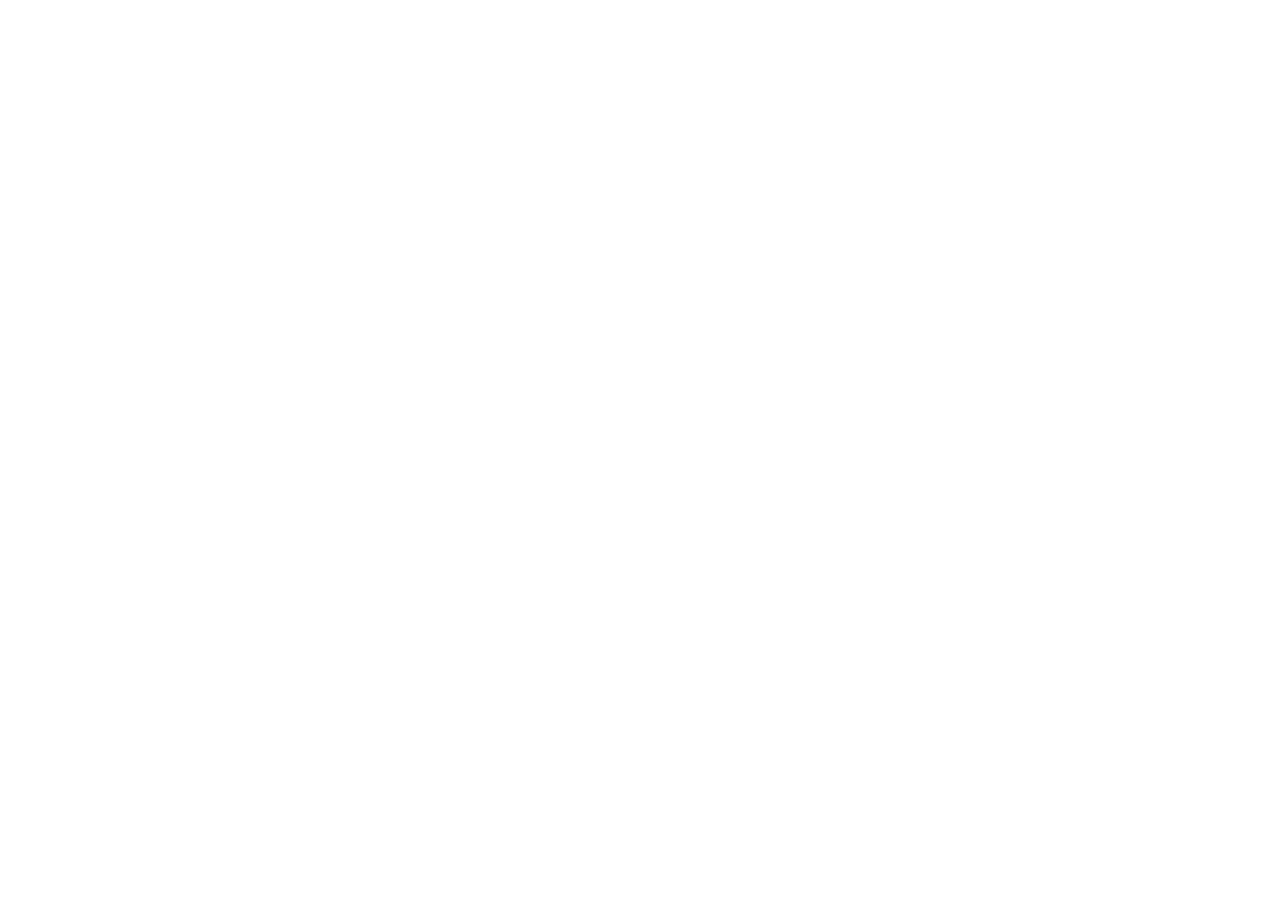
==== index.html @ 915a7fbd "Starting real estate practice project." ====
<!DOCTYPE html>
<html lang="en">
  <head>
    <meta charset="UTF-8" />
    <meta name="viewport" content="width=device-width, initial-scale=1.0" />
    <link rel="preconnect" href="https://fonts.googleapis.com" />
    <link rel="preconnect" href="https://fonts.gstatic.com" crossorigin />
    <link
      href="https://fonts.googleapis.com/css2?family=Inter:wght@400;500;600&family=Public+Sans:wght@400;500;600&display=swap"
      rel="stylesheet"
    />

    <link rel="stylesheet" href="styles/styles.css" />
    <title>Real Estate</title>
  </head>
  <body>
    <!-- Header for nav and header-banner -->
    <header id="header">

    </header>

    <!-- Main section for all properties part -->
    <main id="main"></main>

    <!-- Footer section for contact form, social, terms and other stuffs. -->
    <footer id="footer"></footer>
  </body>
</html>
---- styles/styles.css ----
/* Pre styles */
* {
  margin: 0;
  padding: 0;
  font-family: "Public Sans", sans-serif;
  font-family: "Inter", sans-serif;
}
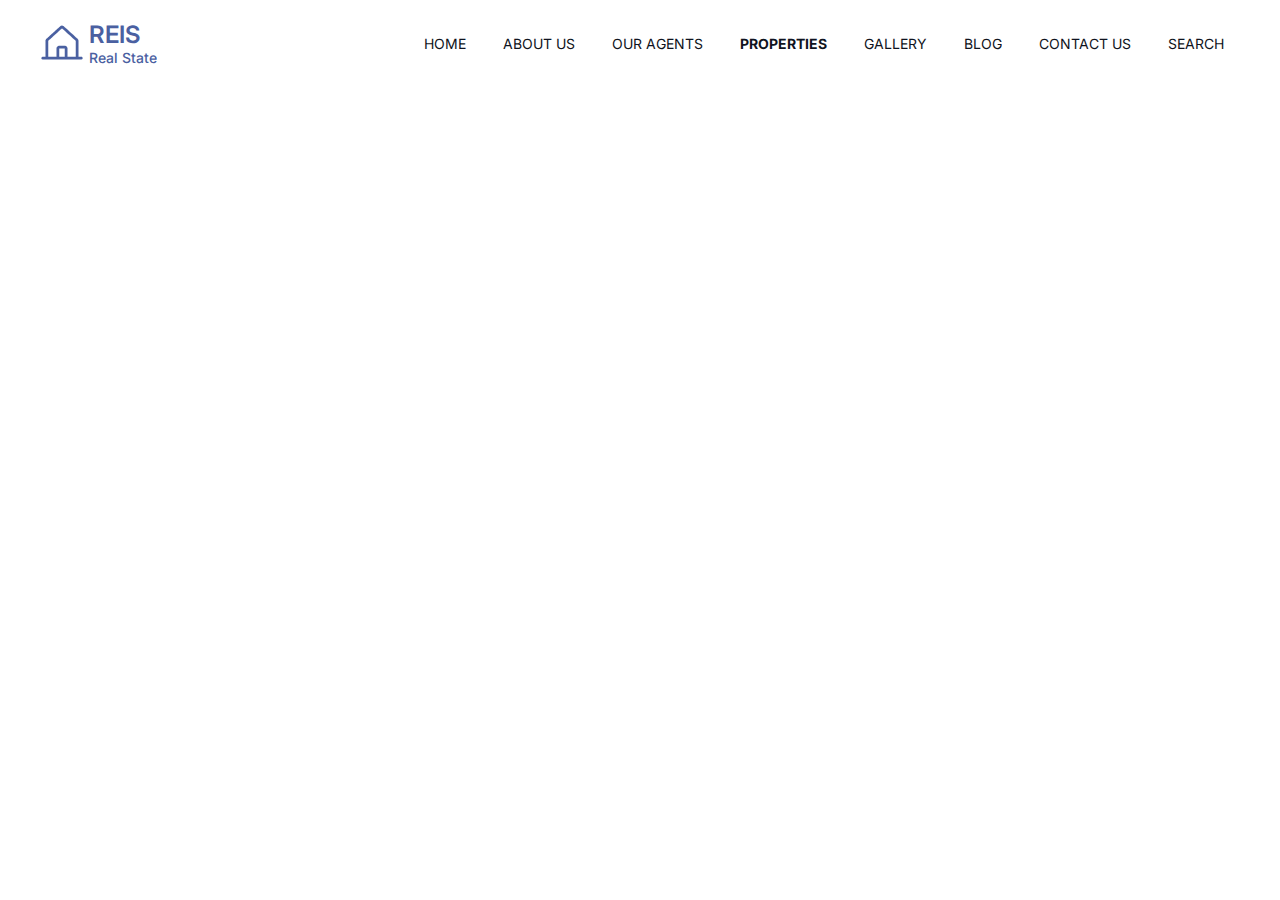
==== commit d174c70a: "Header logo and nav added and styles added." ====
--- a/index.html
+++ b/index.html
@@ -17,6 +17,29 @@
     <!-- Header for nav and header-banner -->
     <header id="header">
 
+        <!-- Header Nav part -->
+      <nav class="nav">
+        <div class="header-logo">
+          <img src="images/icons/HouseLine.png" alt="" />
+          <div>
+            <h4>REIS</h4>
+            <p>Real State</p>
+          </div>
+        </div>
+        <ul class="nav-items">
+          <li><a href="#">HOME</a></li>
+          <li><a href="#">ABOUT US</a></li>
+          <li><a href="#">OUR AGENTS</a></li>
+          <li>
+            <a href="pages/properties.html"><strong>PROPERTIES</strong></a>
+          </li>
+          <li><a href="#">GALLERY</a></li>
+          <li><a href="#">BLOG</a></li>
+          <li><a href="#">CONTACT US</a></li>
+          <li><a href="#">SEARCH</a></li>
+        </ul>
+      </nav>
+
     </header>
 
     <!-- Main section for all properties part -->
--- a/styles/styles.css
+++ b/styles/styles.css
@@ -6,3 +6,48 @@
   font-family: "Inter", sans-serif;
 }
 
+
+/* Actual styles here */
+/* Header Styles */
+#header .nav{
+    padding: 20px 40px;
+    display: flex;
+    align-items: center;
+    justify-content: space-between;
+}
+
+/* Header logo style */
+#header .header-logo{
+    display: flex;
+    align-items: center;
+    gap: 5px;
+}
+#header .header-logo h4{
+    font-size: 24px;
+    font-weight: 600;
+    color: #4A60A1;
+}
+#header .header-logo p{
+    font-size: 14px;
+    font-weight: 500;
+    color: #4A60A1;
+}
+
+/* Header nav,ul,li,a items styles */
+#header .nav-items{
+    display: flex;
+    align-items: center;
+    gap: 5px;
+}
+#header .nav-items li{
+    list-style-type: none;
+}
+#header .nav-items a{
+    text-decoration: none;
+    font-size: 14px;
+    color: #0F1320;
+    padding: 8px 16px;
+}
+#header .nav-items a:hover{
+    border-bottom: 2px solid #0F1320;
+}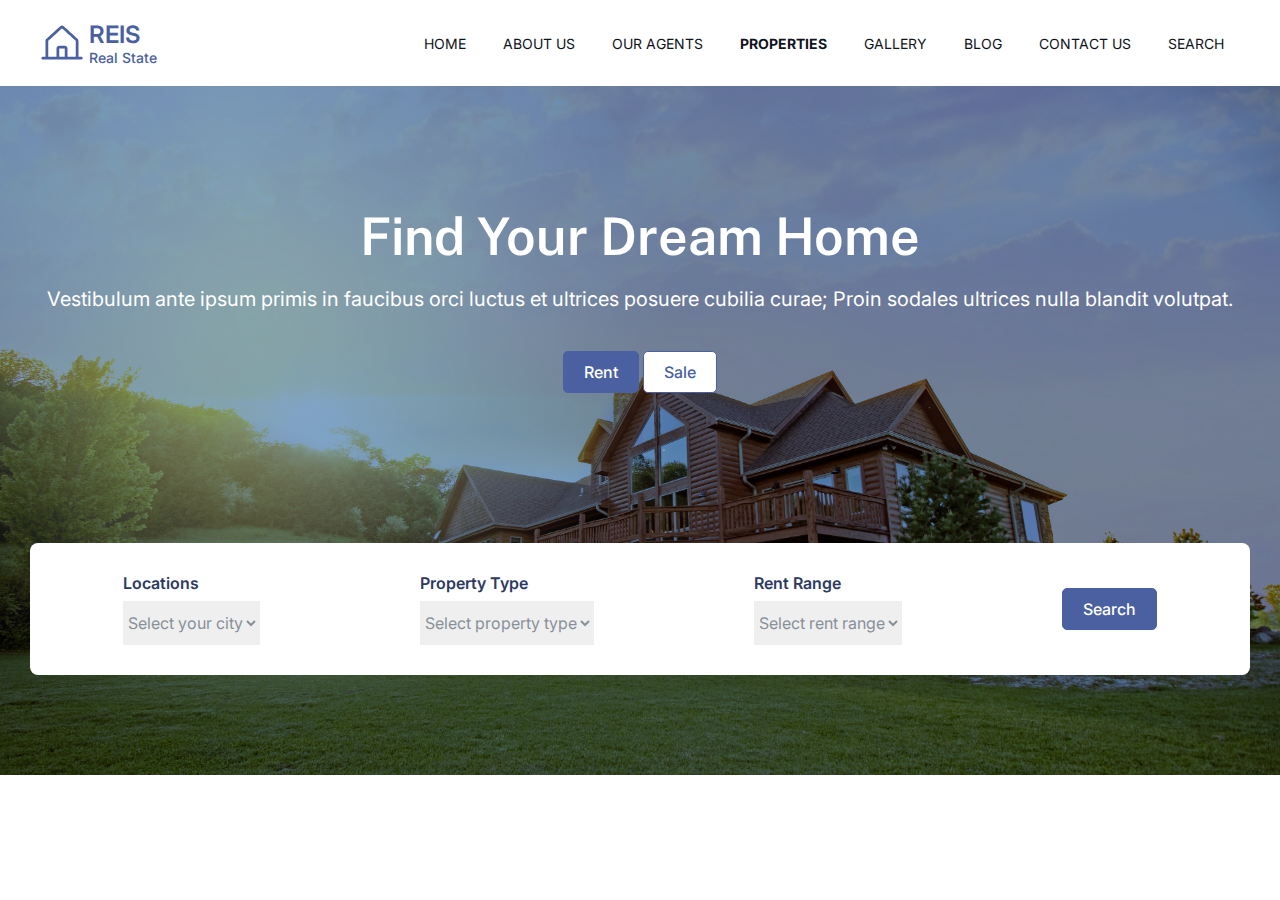
==== commit f5307fe8: "Choice and search part added in header banner." ====
--- a/index.html
+++ b/index.html
@@ -17,7 +17,7 @@
     <!-- Header for nav and header-banner -->
     <header id="header">
 
-        <!-- Header Nav part -->
+      <!-- Header Nav part -->
       <nav class="nav">
         <div class="header-logo">
           <img src="images/icons/HouseLine.png" alt="" />
@@ -40,6 +40,60 @@
         </ul>
       </nav>
 
+      <!-- Header banner part -->
+      <div class="header-banner">
+        <div class="banner">
+          <h3 class="banner-tittle">Find Your Dream Home</h3>
+          <p class="banner-desc">
+            Vestibulum ante ipsum primis in faucibus orci luctus et ultrices
+            posuere cubilia curae; Proin sodales ultrices nulla blandit
+            volutpat.
+          </p>
+          <button class="primary-btn">Rent</button>
+          <button class="secondary-btn">Sale</button>
+        </div>
+
+        <!-- Choose and search -->
+        <div class="choice">
+          <div>
+            <h4 class="choice-tittle">Locations</h4>
+            <select name="cities" id="cities">
+                <option value="city">Select your city</option>
+                <option value="city">Addieville</option>
+                <option value="city">Albers</option>
+                <option value="city">Barrington Hills</option>
+                <option value="city">Camargo</option>
+                <option value="city">Deerfield</option>
+            </select>
+          </div>
+          <div>
+            <h4 class="choice-tittle">Property Type</h4>
+            <select name="property-type" id="property-type">
+                <option value="city">Select property type</option>
+                <option value="city">Single-Family Home</option>
+                <option value="city">Townhome</option>
+                <option value="city">Bungalow Hills</option>
+                <option value="city">Ranch</option>
+                <option value="city">Condos</option>
+            </select>
+          </div>
+          <div>
+            <h4 class="choice-tittle">Rent Range</h4>
+            <select name="rent-range" id="rent-range">
+                <option value="city">Select rent range</option>
+                <option value="city">$500 - $800</option>
+                <option value="city">$800 - $1500</option>
+                <option value="city">$1500 - $2000</option>
+                <option value="city">$2k - $3k</option>
+                <option value="city">$3k - $5k</option>
+            </select>
+          </div>
+          <div>
+            <button class="primary-btn">Search</button>
+          </div>
+        </div>
+        
+      </div>
     </header>
 
     <!-- Main section for all properties part -->
--- a/styles/styles.css
+++ b/styles/styles.css
@@ -5,49 +5,138 @@
   font-family: "Public Sans", sans-serif;
   font-family: "Inter", sans-serif;
 }
-
+.primary-btn {
+  padding: 10px 20px;
+  border-radius: 5px;
+  cursor: pointer;
+  background-color: #4a60a1;
+  border: 1px solid #4a60a1;
+  color: #ffffff;
+  font-size: 16px;
+  font-weight: 500;
+  transition: 0.3s all ease;
+}
+.primary-btn:hover {
+  background-color: #ffffff;
+  border: 1px solid #4a60a1;
+  color: #4a60a1;
+}
+.secondary-btn {
+  padding: 10px 20px;
+  border-radius: 5px;
+  cursor: pointer;
+  background-color: #ffffff;
+  border: 1px solid #4a60a1;
+  color: #4a60a1;
+  font-size: 16px;
+  font-weight: 500;
+  transition: 0.3s all ease;
+}
+.secondary-btn:hover {
+  background-color: #4a60a1;
+  border: 1px solid #4a60a1;
+  color: #ffffff;
+}
 
 /* Actual styles here */
 /* Header Styles */
-#header .nav{
-    padding: 20px 40px;
-    display: flex;
-    align-items: center;
-    justify-content: space-between;
+#header .nav {
+  padding: 20px 40px;
+  display: flex;
+  align-items: center;
+  justify-content: space-between;
 }
 
 /* Header logo style */
-#header .header-logo{
-    display: flex;
-    align-items: center;
-    gap: 5px;
+#header .header-logo {
+  display: flex;
+  align-items: center;
+  gap: 5px;
 }
-#header .header-logo h4{
-    font-size: 24px;
-    font-weight: 600;
-    color: #4A60A1;
+#header .header-logo h4 {
+  font-size: 24px;
+  font-weight: 600;
+  color: #4a60a1;
 }
-#header .header-logo p{
-    font-size: 14px;
-    font-weight: 500;
-    color: #4A60A1;
+#header .header-logo p {
+  font-size: 14px;
+  font-weight: 500;
+  color: #4a60a1;
 }
 
 /* Header nav,ul,li,a items styles */
-#header .nav-items{
-    display: flex;
-    align-items: center;
-    gap: 5px;
+#header .nav-items {
+  display: flex;
+  align-items: center;
+  gap: 5px;
 }
-#header .nav-items li{
-    list-style-type: none;
+#header .nav-items li {
+  list-style-type: none;
 }
-#header .nav-items a{
-    text-decoration: none;
-    font-size: 14px;
-    color: #0F1320;
-    padding: 8px 16px;
+#header .nav-items a {
+  text-decoration: none;
+  font-size: 14px;
+  color: #0f1320;
+  padding: 8px 16px;
 }
-#header .nav-items a:hover{
-    border-bottom: 2px solid #0F1320;
-}+#header .nav-items a:hover {
+  border-bottom: 2px solid #0f1320;
+}
+
+/* Header banner styles */
+#header .header-banner {
+  background-image: url(../images/header-banner.png),
+    linear-gradient(rgba(6, 48, 83, 0.5), rgba(6, 48, 83, 0.5));
+  background-repeat: no-repeat;
+  background-size: 100%;
+  background-blend-mode: overlay;
+  padding: 120px 30px 60px 30px;
+}
+#header .header-banner .banner {
+  text-align: center;
+}
+#header .header-banner .banner-tittle {
+  font-family: "Public Sans", sans-serif;
+  font-size: 52px;
+  font-weight: 600;
+  color: #ffffff;
+}
+#header .header-banner .banner-desc {
+  margin: 20px 0 40px 0;
+  font-size: 20px;
+  font-weight: 400;
+  color: #ffffff;
+}
+
+/* Choice and search part styles */
+#header .choice {
+  display: flex;
+  align-items: center;
+  justify-content: center;
+  gap: 160px;
+
+  margin: 150px 0 40px 0;
+  padding: 30px 60px;
+  background-color: #ffffff;
+  border-radius: 8px;
+}
+#header .choice .choice-tittle {
+  font-size: 16px;
+  font-weight: 600;
+  color: #2c3a61;
+  margin-bottom: 8px;
+}
+#header .choice select {
+  border: 1px solid transparent;
+  font-size: 16px;
+  font-weight: 400;
+  color: #889099;
+  padding: 10px 0;
+}
+#header .choice select:focus {
+  outline: 1px solid #4a60a1;
+  border-radius: 4px;
+}
+#header .choice option {
+  color: #0f1320;
+}
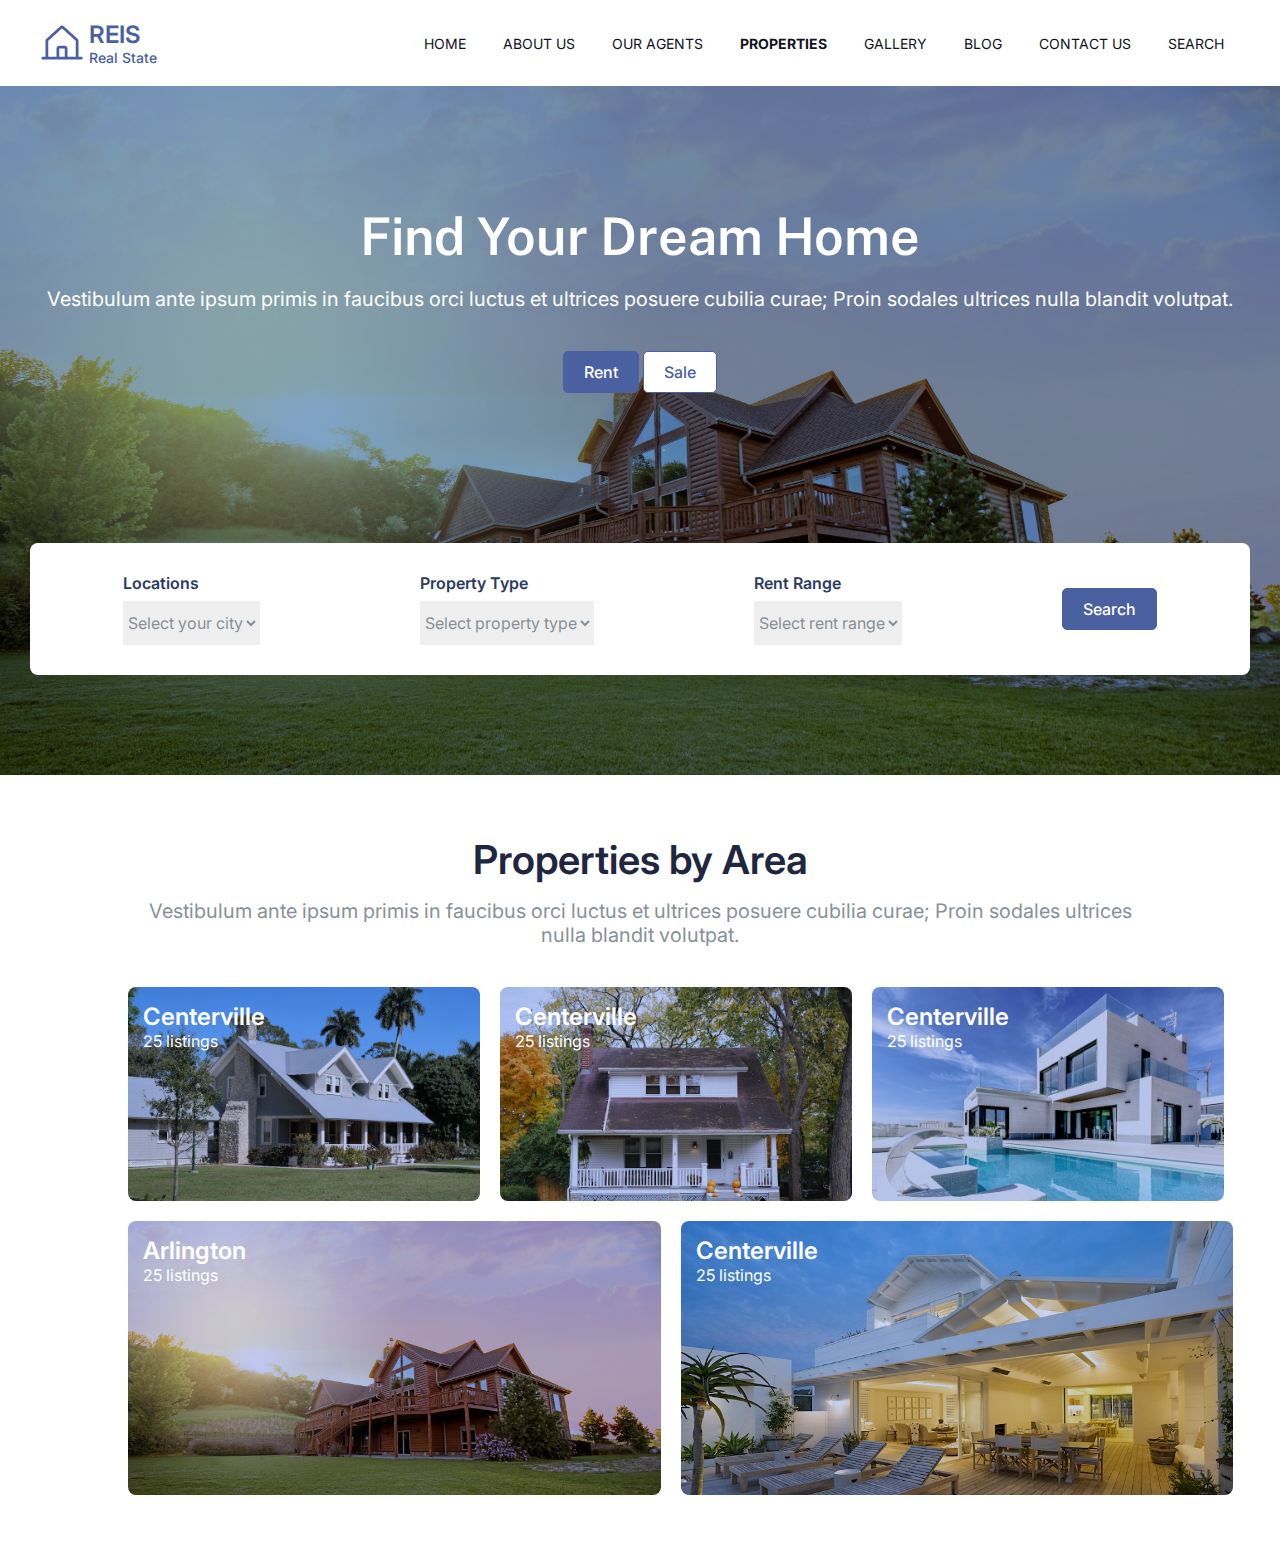
==== commit 35bf1c1f: "Properties by area section done with styles." ====
--- a/index.html
+++ b/index.html
@@ -16,7 +16,6 @@
   <body>
     <!-- Header for nav and header-banner -->
     <header id="header">
-
       <!-- Header Nav part -->
       <nav class="nav">
         <div class="header-logo">
@@ -58,46 +57,90 @@
           <div>
             <h4 class="choice-tittle">Locations</h4>
             <select name="cities" id="cities">
-                <option value="city">Select your city</option>
-                <option value="city">Addieville</option>
-                <option value="city">Albers</option>
-                <option value="city">Barrington Hills</option>
-                <option value="city">Camargo</option>
-                <option value="city">Deerfield</option>
+              <option value="city">Select your city</option>
+              <option value="city">Addieville</option>
+              <option value="city">Albers</option>
+              <option value="city">Barrington Hills</option>
+              <option value="city">Camargo</option>
+              <option value="city">Deerfield</option>
             </select>
           </div>
           <div>
             <h4 class="choice-tittle">Property Type</h4>
             <select name="property-type" id="property-type">
-                <option value="city">Select property type</option>
-                <option value="city">Single-Family Home</option>
-                <option value="city">Townhome</option>
-                <option value="city">Bungalow Hills</option>
-                <option value="city">Ranch</option>
-                <option value="city">Condos</option>
+              <option value="city">Select property type</option>
+              <option value="city">Single-Family Home</option>
+              <option value="city">Townhome</option>
+              <option value="city">Bungalow Hills</option>
+              <option value="city">Ranch</option>
+              <option value="city">Condos</option>
             </select>
           </div>
           <div>
             <h4 class="choice-tittle">Rent Range</h4>
             <select name="rent-range" id="rent-range">
-                <option value="city">Select rent range</option>
-                <option value="city">$500 - $800</option>
-                <option value="city">$800 - $1500</option>
-                <option value="city">$1500 - $2000</option>
-                <option value="city">$2k - $3k</option>
-                <option value="city">$3k - $5k</option>
+              <option value="city">Select rent range</option>
+              <option value="city">$500 - $800</option>
+              <option value="city">$800 - $1500</option>
+              <option value="city">$1500 - $2000</option>
+              <option value="city">$2k - $3k</option>
+              <option value="city">$3k - $5k</option>
             </select>
           </div>
           <div>
             <button class="primary-btn">Search</button>
           </div>
         </div>
-        
       </div>
     </header>
 
     <!-- Main section for all properties part -->
-    <main id="main"></main>
+    <main id="main">
+
+      <!-- Properties by area part -->
+      <section class="propertiesByArea">
+        <h3 class="propertiesByArea-tittle">Properties by Area</h3>
+        <p class="propertiesByArea-desc">
+          Vestibulum ante ipsum primis in faucibus orci luctus et ultrices
+          posuere cubilia curae; Proin sodales ultrices nulla blandit volutpat.
+        </p>
+
+        <div>
+            <!-- Three sections parts -->
+            <div class="threeSectProperties">
+                <div class="firstOf3sectProperties">
+                    <h3 class="threeSectProperties-tittle">Centerville</h3>
+                    <p class="threeSectProperties-desc">25 listings</p>
+                </div>
+                <div class="secondOf3sectProperties">
+                    <h3 class="threeSectProperties-tittle">Centerville</h3>
+                    <p class="threeSectProperties-desc">25 listings</p>
+                </div>
+                <div class="thirdOf3sectProperties">
+                    <h3 class="threeSectProperties-tittle">Centerville</h3>
+                    <p class="threeSectProperties-desc">25 listings</p>
+                </div>
+            </div>
+
+            <!-- Two sections parts -->
+            <div class="twoSectProperties">
+                <div class="firstOf2sectProperties">
+                    <div class="properties-card">
+                        <h3 class="twoSectProperties-tittle">Arlington</h3>
+                        <p class="twoSectProperties-desc">25 listings</p>
+                    </div>
+                </div>
+                <div class="secondOf2sectProperties">
+                    <div class="properties-card">
+                        <h3 class="twoSectProperties-tittle">Centerville</h3>
+                        <p class="twoSectProperties-desc">25 listings</p>
+                    </div>
+                </div>
+            </div>
+        </div>
+      </section>
+
+    </main>
 
     <!-- Footer section for contact form, social, terms and other stuffs. -->
     <footer id="footer"></footer>
--- a/styles/styles.css
+++ b/styles/styles.css
@@ -140,3 +140,99 @@
 #header .choice option {
   color: #0f1320;
 }
+
+/* Main part styles */
+/* Properties by area styles */
+#main .propertiesByArea {
+  width: 80%;
+  margin: 60px auto;
+}
+#main .propertiesByArea-tittle {
+  text-align: center;
+  font-size: 40px;
+  font-weight: 600;
+  color: #1e2640;
+}
+#main .propertiesByArea-desc {
+  text-align: center;
+  margin: 15px 0 40px 0;
+  font-size: 20px;
+  font-weight: 400;
+  color: #889099;
+}
+
+#main .propertiesByArea .threeSectProperties-tittle,
+.twoSectProperties-tittle {
+  font-size: 24px;
+  font-weight: 600;
+  color: #ffffff;
+}
+#main .propertiesByArea .threeSectProperties-desc,
+.twoSectProperties-desc {
+  font-size: 16px;
+  font-weight: 400;
+  color: #ffffff;
+}
+
+#main .propertiesByArea .threeSectProperties {
+  display: flex;
+  align-items: center;
+  justify-content: space-around;
+  gap: 20px;
+}
+#main .propertiesByArea .firstOf3sectProperties {
+  background-image: url(../images/properties/properties1.png),
+    linear-gradient(to right, rgba(59, 77, 129, 0.4), rgba(59, 77, 129, 0.4));
+  padding: 15px 215px 150px 15px;
+  background-repeat: no-repeat;
+  background-size: 100%;
+  border-radius: 8px;
+  background-blend-mode: overlay;
+}
+#main .propertiesByArea .secondOf3sectProperties {
+  background-image: url(../images/properties/properties2.png),
+    linear-gradient(rgba(59, 77, 129, 0.4), rgba(59, 77, 129, 0.4));
+  padding: 15px 215px 150px 15px;
+  background-repeat: no-repeat;
+  background-size: 100%;
+  border-radius: 8px;
+  background-blend-mode: overlay;
+}
+#main .propertiesByArea .thirdOf3sectProperties {
+  background-image: url(../images/properties/properties3.png),
+    linear-gradient(rgba(59, 77, 129, 0.4), rgba(59, 77, 129, 0.4));
+  padding: 15px 215px 150px 15px;
+  background-repeat: no-repeat;
+  background-size: 100%;
+  border-radius: 8px;
+  background-blend-mode: overlay;
+}
+
+#main .propertiesByArea .twoSectProperties {
+  display: flex;
+  align-items: center;
+  justify-content: space-around;
+  margin-top: 20px;
+  gap: 20px;
+}
+#main .propertiesByArea .firstOf2sectProperties {
+  background-image: url(../images/properties/properties4.png),
+    linear-gradient(rgba(59, 77, 129, 0.4), rgba(59, 77, 129, 0.4));
+  background-repeat: no-repeat;
+  background-size: 100%;
+  border-radius: 8px;
+  background-blend-mode: overlay;
+  width: 100%;
+}
+#main .propertiesByArea .secondOf2sectProperties {
+  background-image: url(../images/properties/properties5.png),
+    linear-gradient(rgba(59, 77, 129, 0.4), rgba(59, 77, 129, 0.4));
+  background-repeat: no-repeat;
+  background-size: 100%;
+  border-radius: 8px;
+  background-blend-mode: overlay;
+  width: 100%;
+}
+#main .propertiesByArea .properties-card {
+    padding: 15px 415px 210px 15px;
+}
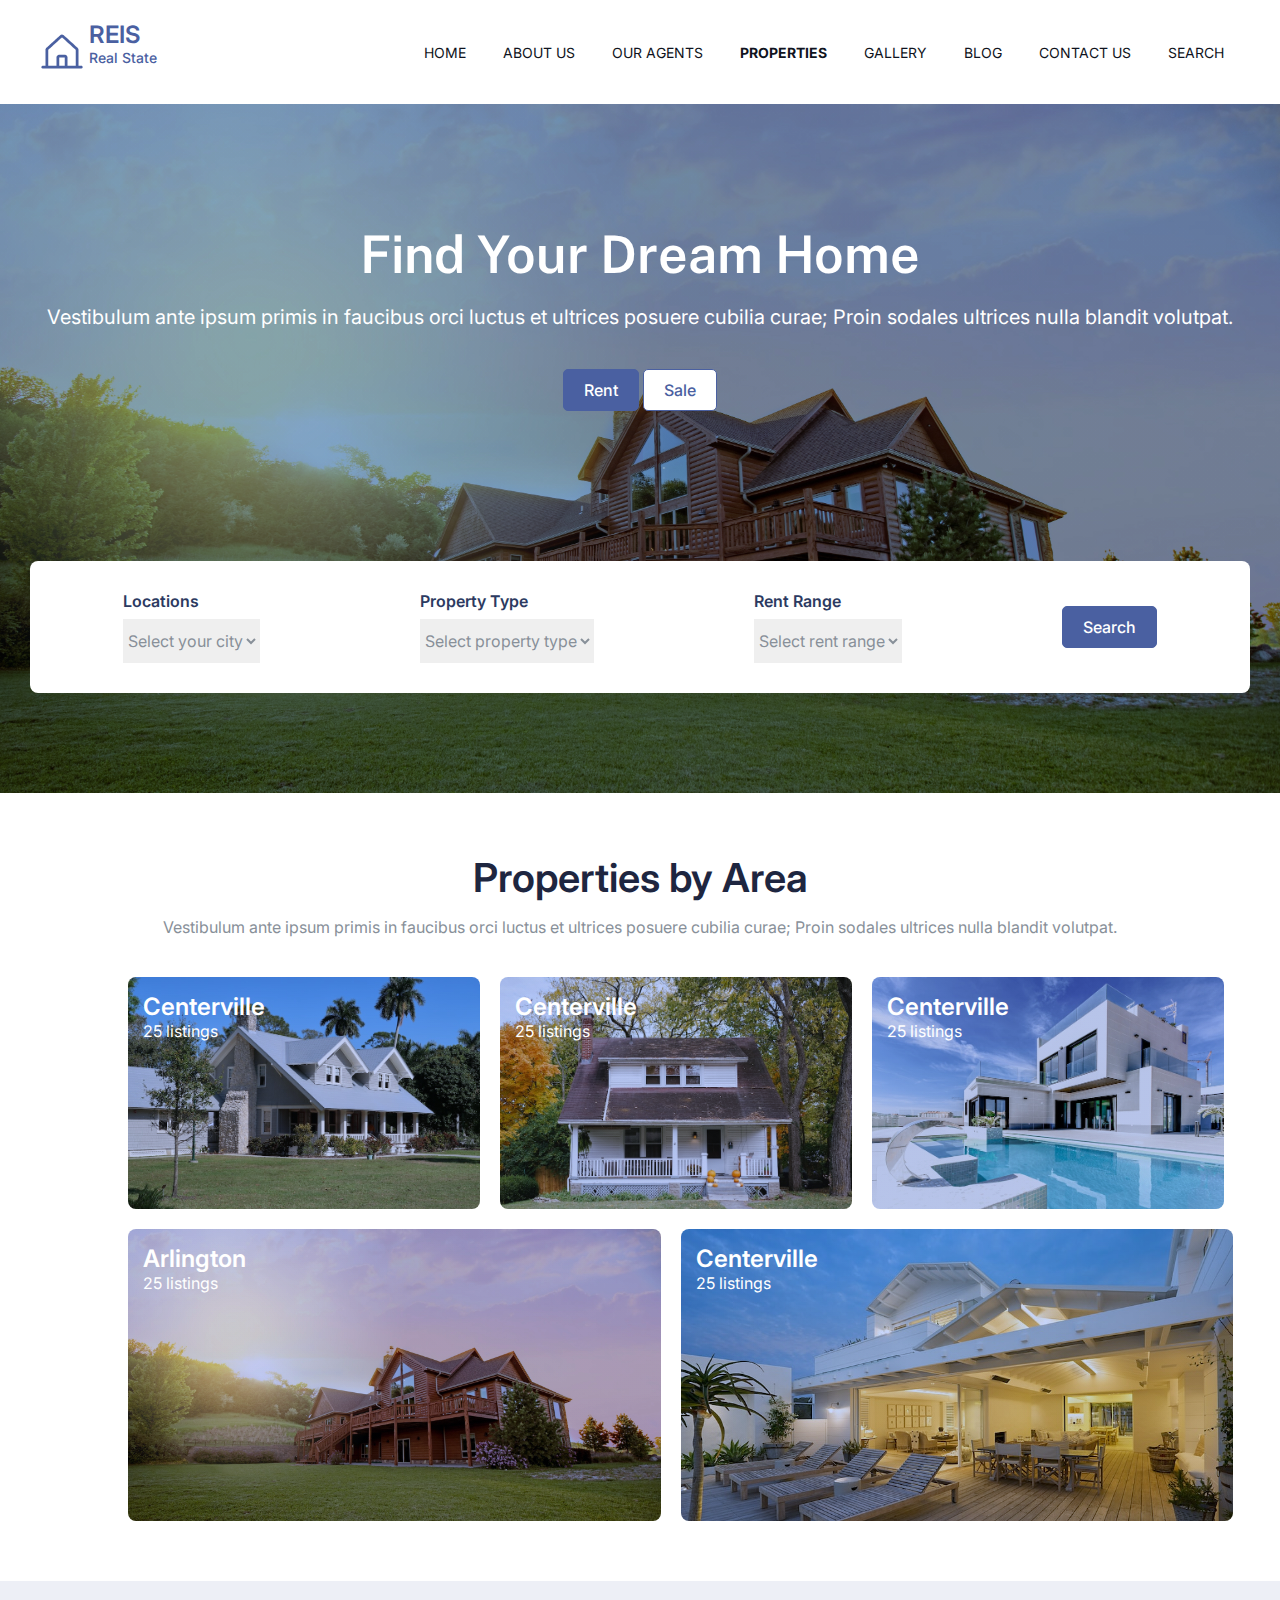
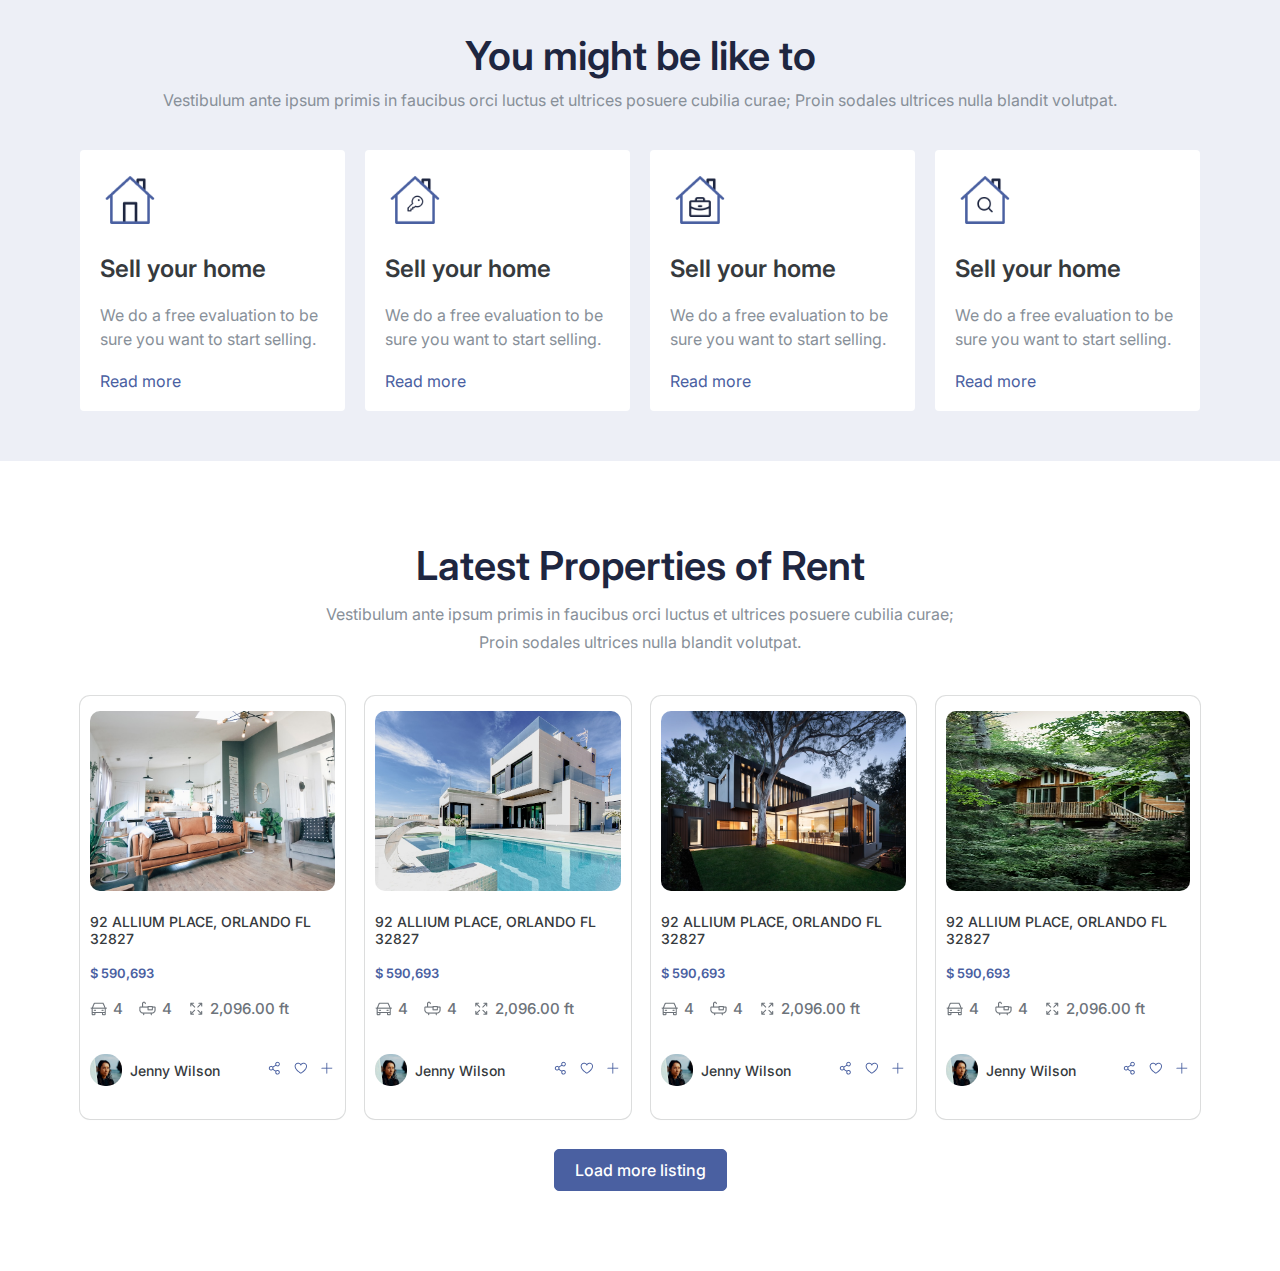
==== commit c27c87b4: "Latest properties of rent section added with styles. Very complex." ====
--- a/index.html
+++ b/index.html
@@ -106,39 +106,290 @@
         </p>
 
         <div>
-            <!-- Three sections parts -->
-            <div class="threeSectProperties">
-                <div class="firstOf3sectProperties">
-                    <h3 class="threeSectProperties-tittle">Centerville</h3>
-                    <p class="threeSectProperties-desc">25 listings</p>
-                </div>
-                <div class="secondOf3sectProperties">
-                    <h3 class="threeSectProperties-tittle">Centerville</h3>
-                    <p class="threeSectProperties-desc">25 listings</p>
-                </div>
-                <div class="thirdOf3sectProperties">
-                    <h3 class="threeSectProperties-tittle">Centerville</h3>
-                    <p class="threeSectProperties-desc">25 listings</p>
-                </div>
-            </div>
-
-            <!-- Two sections parts -->
-            <div class="twoSectProperties">
-                <div class="firstOf2sectProperties">
-                    <div class="properties-card">
-                        <h3 class="twoSectProperties-tittle">Arlington</h3>
-                        <p class="twoSectProperties-desc">25 listings</p>
-                    </div>
-                </div>
-                <div class="secondOf2sectProperties">
-                    <div class="properties-card">
-                        <h3 class="twoSectProperties-tittle">Centerville</h3>
-                        <p class="twoSectProperties-desc">25 listings</p>
-                    </div>
-                </div>
-            </div>
+          <!-- Three sections parts -->
+          <div class="threeSectProperties">
+            <div class="firstOf3sectProperties">
+              <h3 class="threeSectProperties-tittle">Centerville</h3>
+              <p class="threeSectProperties-desc">25 listings</p>
+            </div>
+            <div class="secondOf3sectProperties">
+              <h3 class="threeSectProperties-tittle">Centerville</h3>
+              <p class="threeSectProperties-desc">25 listings</p>
+            </div>
+            <div class="thirdOf3sectProperties">
+              <h3 class="threeSectProperties-tittle">Centerville</h3>
+              <p class="threeSectProperties-desc">25 listings</p>
+            </div>
+          </div>
+
+          <!-- Two sections parts -->
+          <div class="twoSectProperties">
+            <div class="firstOf2sectProperties">
+              <div class="properties-card">
+                <h3 class="twoSectProperties-tittle">Arlington</h3>
+                <p class="twoSectProperties-desc">25 listings</p>
+              </div>
+            </div>
+            <div class="secondOf2sectProperties">
+              <div class="properties-card">
+                <h3 class="twoSectProperties-tittle">Centerville</h3>
+                <p class="twoSectProperties-desc">25 listings</p>
+              </div>
+            </div>
+          </div>
         </div>
       </section>
+
+      <!-- You might like part -->
+      <section class="youMightLike">
+        <!-- text part -->
+        <div class="youMightLikeText">
+          <h3 class="youMightLike-textTittle">You might be like to</h3>
+          <p class="youMightLike-textdisc">
+            Vestibulum ante ipsum primis in faucibus orci luctus et ultrices
+            posuere cubilia curae; Proin sodales ultrices nulla blandit
+            volutpat.
+          </p>
+        </div>
+
+        <!-- Content part -->
+        <div class="youMightLike-contentContainer">
+          <div class="content">
+            <div class="contentElem">
+              <img src="images/icons/icon1.png" alt="" />
+              <h4 class="contentElem-tittle">Sell your home</h4>
+              <p class="contentElem-desc">
+                We do a free evaluation to be sure you want to start selling.
+              </p>
+              <a href="#">Read more</a>
+            </div>
+            <div class="contentElem">
+              <img src="images/icons/icon2.png" alt="" />
+              <h4 class="contentElem-tittle">Sell your home</h4>
+              <p class="contentElem-desc">
+                We do a free evaluation to be sure you want to start selling.
+              </p>
+              <a href="#">Read more</a>
+            </div>
+            <div class="contentElem">
+              <img src="images/icons/icon3.png" alt="" />
+              <h4 class="contentElem-tittle">Sell your home</h4>
+              <p class="contentElem-desc">
+                We do a free evaluation to be sure you want to start selling.
+              </p>
+              <a href="#">Read more</a>
+            </div>
+            <div class="contentElem">
+              <img src="images/icons/icon4.png" alt="" />
+              <h4 class="contentElem-tittle">Sell your home</h4>
+              <p class="contentElem-desc">
+                We do a free evaluation to be sure you want to start selling.
+              </p>
+              <a href="#">Read more</a>
+            </div>
+          </div>
+        </div>
+      </section>
+
+      <!-- Latest properties of rent section -->
+      <section class="latestProperties">
+        
+        <!-- Text part -->
+        <div class="latestProperties-text">
+          <h3 class="latestProperties-tittle">Latest Properties of Rent</h3>
+          <p class="latestProperties-desc">
+            Vestibulum ante ipsum primis in faucibus orci luctus et ultrices
+            posuere cubilia curae; Proin sodales ultrices nulla blandit
+            volutpat.
+          </p>
+        </div>
+
+        <!-- Content part -->
+        <div class="latestProperties-contentContainer">
+          <div class="latestProperties-content">
+            <img src="images/properties/properties6.png" alt="">
+            <p class="latestProperties-propertyName">
+              92 ALLIUM PLACE, ORLANDO FL 32827
+            </p>
+            <p class="latestProperties-propertyPrice">
+              $ 590,693
+            </p>
+            <div class="latestProperties-moreDetails">
+              <div>
+                <span>
+                  <img src="images/icons/car.png" alt="">
+                  <p>4</p>
+                </span>
+              </div>
+              <div>
+                <span>
+                  <img src="images/icons/bathtub.png" alt="">
+                  <p>4</p>
+                </span>
+              </div>
+              <div>
+                <span>
+                  <img src="images/icons/arrowsOut.png" alt="">
+                  <p>2,096.00 ft</p>
+                </span>
+              </div>
+            </div>
+
+            <div class="latestProperties-userOpt">
+              <div class="latestProperties-user">
+                <img src="images/user.png" alt="">
+                <p class="latestProperties-userName">Jenny Wilson</p>
+              </div>
+              <div class="latestProperties-option">
+                <ul>
+                  <li><a href="#"><img src="images/icons/shareNetwork.png" alt=""></a></li>
+                  <li><a href="#"><img src="images/icons/heart.png" alt=""></a></li>
+                  <li><a href="#"><img src="images/icons/plus.png" alt=""></a></li>
+                </ul>
+              </div>
+            </div>
+
+          </div>
+          <div class="latestProperties-content">
+            <img src="images/properties/properties3.png" alt="">
+            <p class="latestProperties-propertyName">
+              92 ALLIUM PLACE, ORLANDO FL 32827
+            </p>
+            <p class="latestProperties-propertyPrice">
+              $ 590,693
+            </p>
+            <div class="latestProperties-moreDetails">
+              <div>
+                <span>
+                  <img src="images/icons/car.png" alt="">
+                  <p>4</p>
+                </span>
+              </div>
+              <div>
+                <span>
+                  <img src="images/icons/bathtub.png" alt="">
+                  <p>4</p>
+                </span>
+              </div>
+              <div>
+                <span>
+                  <img src="images/icons/arrowsOut.png" alt="">
+                  <p>2,096.00 ft</p>
+                </span>
+              </div>
+            </div>
+
+            <div class="latestProperties-userOpt">
+              <div class="latestProperties-user">
+                <img src="images/user.png" alt="">
+                <p class="latestProperties-userName">Jenny Wilson</p>
+              </div>
+              <div class="latestProperties-option">
+                <ul>
+                  <li><a href="#"><img src="images/icons/shareNetwork.png" alt=""></a></li>
+                  <li><a href="#"><img src="images/icons/heart.png" alt=""></a></li>
+                  <li><a href="#"><img src="images/icons/plus.png" alt=""></a></li>
+                </ul>
+              </div>
+            </div>
+
+          </div>
+          <div class="latestProperties-content">
+            <img src="images/properties/properties7.png" alt="">
+            <p class="latestProperties-propertyName">
+              92 ALLIUM PLACE, ORLANDO FL 32827
+            </p>
+            <p class="latestProperties-propertyPrice">
+              $ 590,693
+            </p>
+            <div class="latestProperties-moreDetails">
+              <div>
+                <span>
+                  <img src="images/icons/car.png" alt="">
+                  <p>4</p>
+                </span>
+              </div>
+              <div>
+                <span>
+                  <img src="images/icons/bathtub.png" alt="">
+                  <p>4</p>
+                </span>
+              </div>
+              <div>
+                <span>
+                  <img src="images/icons/arrowsOut.png" alt="">
+                  <p>2,096.00 ft</p>
+                </span>
+              </div>
+            </div>
+
+            <div class="latestProperties-userOpt">
+              <div class="latestProperties-user">
+                <img src="images/user.png" alt="">
+                <p class="latestProperties-userName">Jenny Wilson</p>
+              </div>
+              <div class="latestProperties-option">
+                <ul>
+                  <li><a href="#"><img src="images/icons/shareNetwork.png" alt=""></a></li>
+                  <li><a href="#"><img src="images/icons/heart.png" alt=""></a></li>
+                  <li><a href="#"><img src="images/icons/plus.png" alt=""></a></li>
+                </ul>
+              </div>
+            </div>
+
+          </div>
+          <div class="latestProperties-content">
+            <img src="images/properties/properties8.png" alt="">
+            <p class="latestProperties-propertyName">
+              92 ALLIUM PLACE, ORLANDO FL 32827
+            </p>
+            <p class="latestProperties-propertyPrice">
+              $ 590,693
+            </p>
+            <div class="latestProperties-moreDetails">
+              <div>
+                <span>
+                  <img src="images/icons/car.png" alt="">
+                  <p>4</p>
+                </span>
+              </div>
+              <div>
+                <span>
+                  <img src="images/icons/bathtub.png" alt="">
+                  <p>4</p>
+                </span>
+              </div>
+              <div>
+                <span>
+                  <img src="images/icons/arrowsOut.png" alt="">
+                  <p>2,096.00 ft</p>
+                </span>
+              </div>
+            </div>
+
+            <div class="latestProperties-userOpt">
+              <div class="latestProperties-user">
+                <img src="images/user.png" alt="">
+                <p class="latestProperties-userName">Jenny Wilson</p>
+              </div>
+              <div class="latestProperties-option">
+                <ul>
+                  <li><a href="#"><img src="images/icons/shareNetwork.png" alt=""></a></li>
+                  <li><a href="#"><img src="images/icons/heart.png" alt=""></a></li>
+                  <li><a href="#"><img src="images/icons/plus.png" alt=""></a></li>
+                </ul>
+              </div>
+            </div>
+
+          </div>
+        </div>
+
+        <div class="latestProperties-showMore">
+          <button class="primary-btn">Load more listing</button>
+        </div>
+      </section>
+
+      
 
     </main>
 
--- a/styles/styles.css
+++ b/styles/styles.css
@@ -156,7 +156,7 @@
 #main .propertiesByArea-desc {
   text-align: center;
   margin: 15px 0 40px 0;
-  font-size: 20px;
+  font-size: 16px;
   font-weight: 400;
   color: #889099;
 }
@@ -234,5 +234,168 @@
   width: 100%;
 }
 #main .propertiesByArea .properties-card {
-    padding: 15px 415px 210px 15px;
-}
+  padding: 15px 415px 210px 15px;
+}
+
+/* You might be like to section styles here */
+#main .youMightLike {
+  background-color: #edeff6;
+  margin-bottom: 80px;
+}
+
+#main .youMightLike .youMightLikeText {
+  padding-top: 50px;
+  text-align: center;
+}
+#main .youMightLike .youMightLike-textTittle {
+  font-size: 40px;
+  font-weight: 600;
+  color: #1e2640;
+}
+#main .youMightLike .youMightLike-textdisc {
+  margin: 10px 0 40px 0;
+  font-size: 16px;
+  font-weight: 400;
+  color: #889099;
+}
+
+#main .youMightLike .content {
+  display: flex;
+  align-items: center;
+  gap: 20px;
+  padding: 0 80px 50px 80px;
+}
+#main .youMightLike .contentElem {
+  background-color: #ffffff;
+  padding: 20px;
+  border-radius: 4px;
+}
+#main .youMightLike .contentElem img,
+.contentElem-tittle,
+.contentElem-desc {
+  margin-bottom: 20px;
+}
+
+#main .youMightLike .contentElem img {
+  width: 60px;
+}
+#main .youMightLike .contentElem .contentElem-tittle {
+  font-size: 24px;
+  font-weight: 600;
+  color: #363a3d;
+}
+#main .youMightLike .contentElem .contentElem-desc {
+  font-size: 16px;
+  font-weight: 400;
+  color: #889099;
+  line-height: 24px;
+}
+#main .youMightLike .contentElem a {
+  text-decoration: none;
+  font-size: 16px;
+  font-weight: 400;
+  color: #4a60a1;
+}
+
+/* Latest properties of rent styles */
+#main .latestProperties .latestProperties-text {
+  text-align: center;
+}
+#main .latestProperties .latestProperties-tittle {
+  font-size: 40px;
+  font-weight: 600;
+  color: #1e2640;
+}
+#main .latestProperties .latestProperties-desc {
+  width: 50%;
+  margin: 10px auto 40px auto;
+
+  font-size: 16px;
+  font-weight: 400;
+  line-height: 28px;
+  color: #889099;
+}
+
+#main .latestProperties .latestProperties-contentContainer {
+  padding: 0 80px;
+  display: flex;
+  align-items: center;
+  gap: 20px;
+}
+#main .latestProperties .latestProperties-content > img {
+  width: 100%;
+  height: 180px;
+  border-radius: 10px;
+}
+#main .latestProperties .latestProperties-content {
+  border-radius: 10px;
+  padding: 15px 10px;
+  background-color: #ffffff;
+  box-shadow: rgba(0, 0, 0, 0.02) 0px 1px 3px 0px,
+    rgba(27, 31, 35, 0.15) 0px 0px 0px 1px;
+  transition: 1s all ease;
+}
+
+#main .latestProperties .latestProperties-propertyName{
+  font-size: 14px;
+  font-weight: 500;
+  color: #363A3D;
+}
+#main .latestProperties .latestProperties-propertyPrice{
+  font-size: 13px;
+  font-weight: 600;
+  color: #4A60A1;
+}
+
+#main .latestProperties img, p, .latestProperties-moreDetails{
+  margin-bottom: 18px;
+}
+#main .latestProperties .latestProperties-moreDetails{
+  display: flex;
+  align-items: center;
+  gap: 15px;
+}
+#main .latestProperties .latestProperties-moreDetails p{
+  font-size: 15px;
+  font-weight: 500;
+  color: #6D737A;
+}
+#main .latestProperties .latestProperties-moreDetails > div > span{
+  display: flex;
+  align-items: center;
+  gap: 5px;
+}
+
+#main .latestProperties .latestProperties-userOpt{
+  display: flex;
+  align-items: center;
+  justify-content: space-between;
+}
+#main .latestProperties .latestProperties-user{
+  display: flex;
+  align-items: center;
+  gap: 8px;
+}
+#main .latestProperties .latestProperties-user img{
+  width: 32px;
+  border-radius: 15px;
+}
+#main .latestProperties .latestProperties-userName{
+  font-size: 14px;
+  font-weight: 500;
+  color: #363A3D;
+}
+
+#main .latestProperties .latestProperties-option ul{
+  display: flex;
+  align-items: center;
+  gap: 10px;
+}
+#main .latestProperties .latestProperties-option li{
+  list-style-type: none;
+}
+
+#main .latestProperties .latestProperties-showMore{
+  text-align: center;
+  margin: 30px 0 80px 0;
+}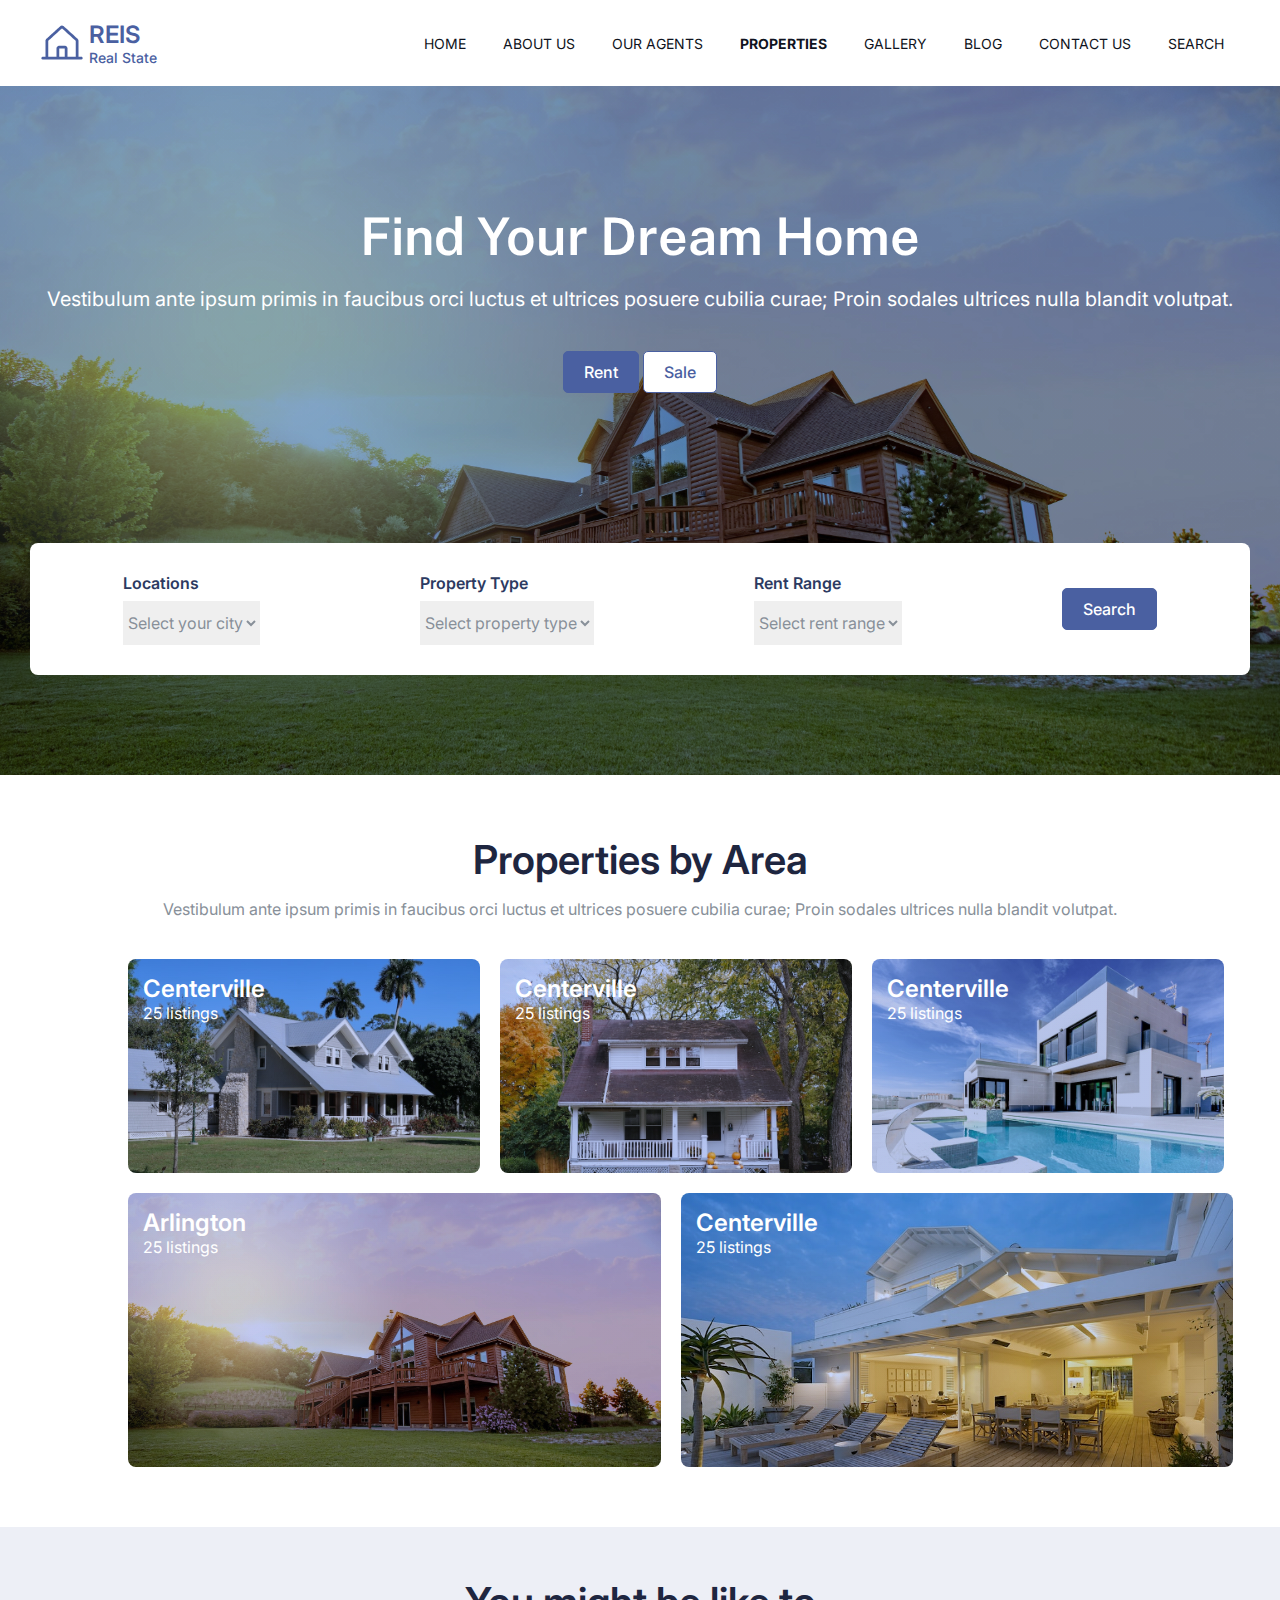
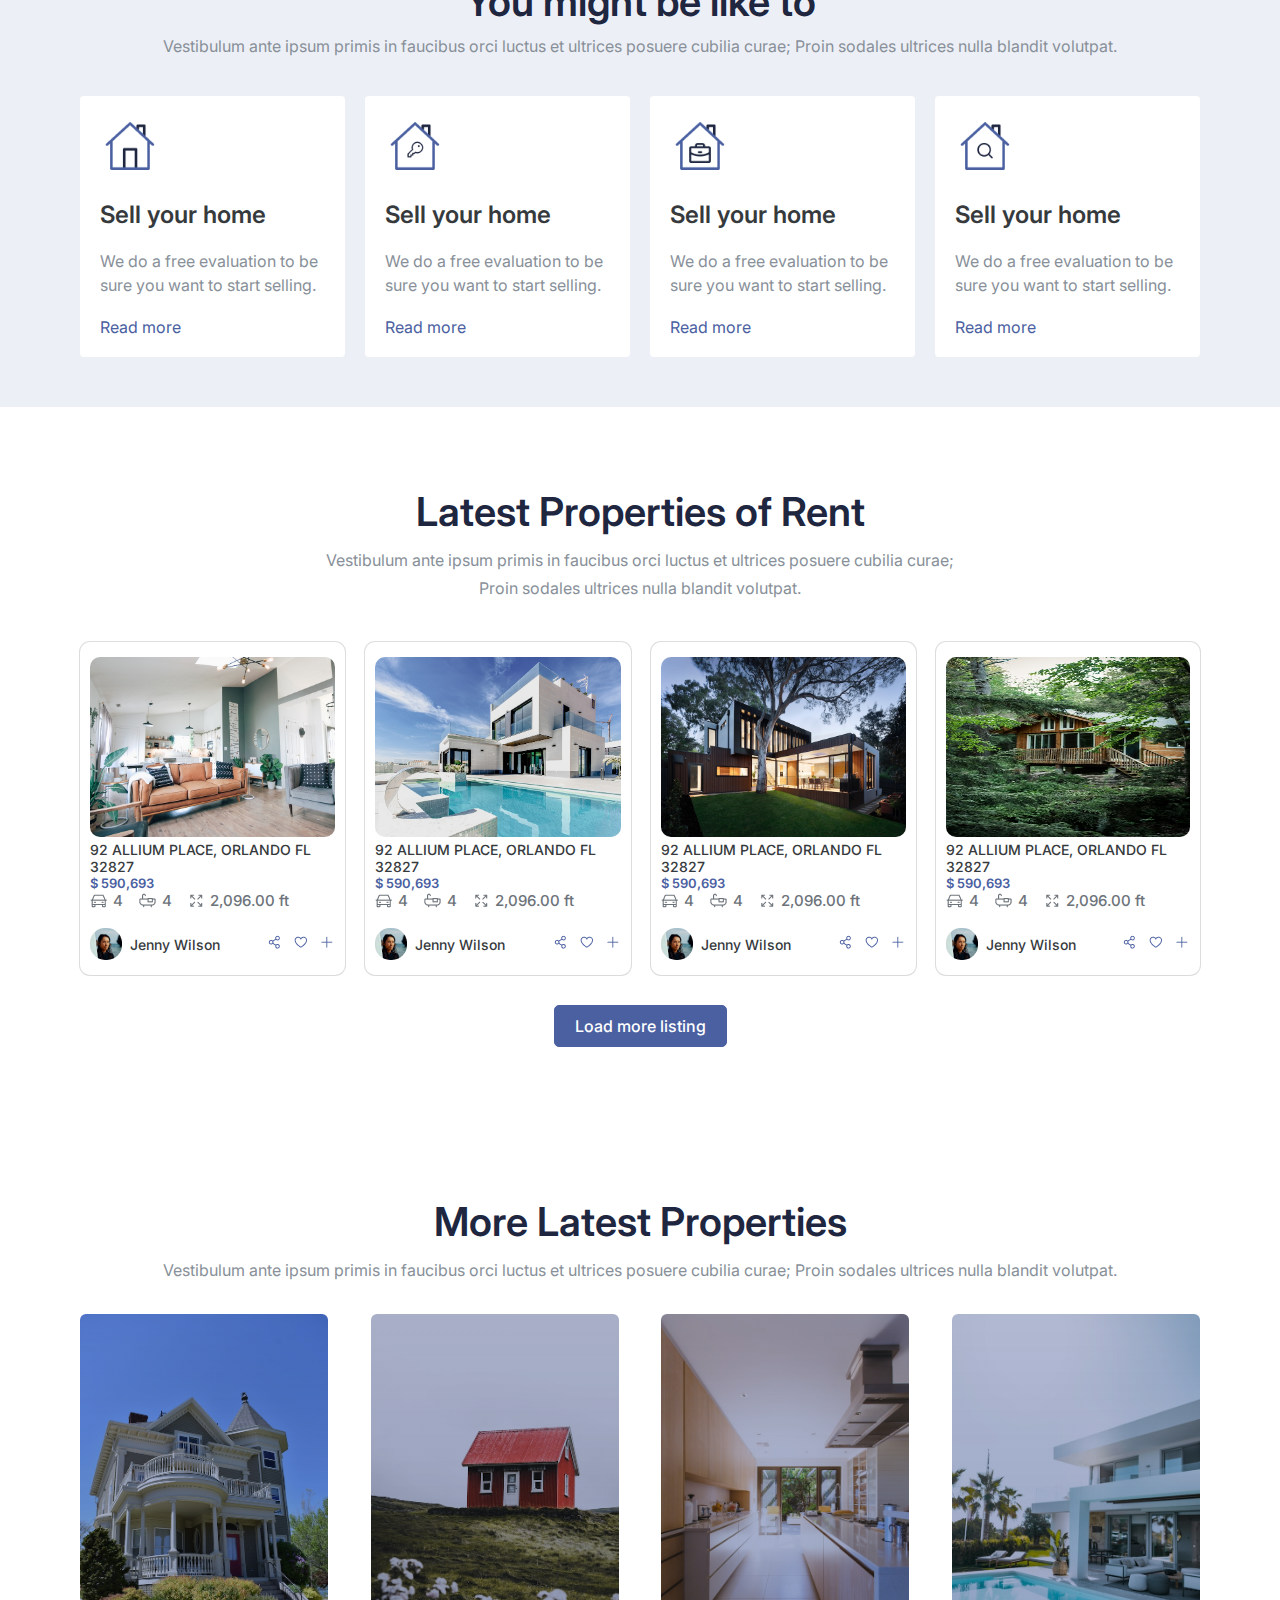
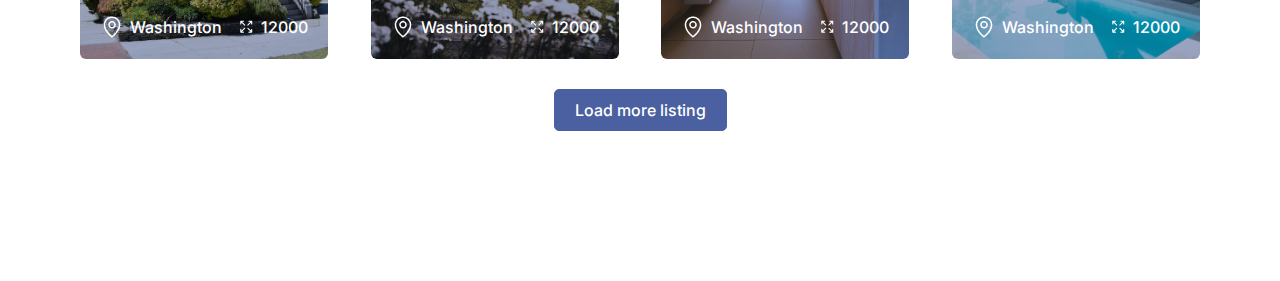
==== commit c329473a: "More latest properties section added and some styles corrected." ====
--- a/index.html
+++ b/index.html
@@ -96,7 +96,6 @@
 
     <!-- Main section for all properties part -->
     <main id="main">
-
       <!-- Properties by area part -->
       <section class="propertiesByArea">
         <h3 class="propertiesByArea-tittle">Properties by Area</h3>
@@ -193,7 +192,6 @@
 
       <!-- Latest properties of rent section -->
       <section class="latestProperties">
-        
         <!-- Text part -->
         <div class="latestProperties-text">
           <h3 class="latestProperties-tittle">Latest Properties of Rent</h3>
@@ -207,29 +205,27 @@
         <!-- Content part -->
         <div class="latestProperties-contentContainer">
           <div class="latestProperties-content">
-            <img src="images/properties/properties6.png" alt="">
+            <img src="images/properties/properties6.png" alt="" />
             <p class="latestProperties-propertyName">
               92 ALLIUM PLACE, ORLANDO FL 32827
             </p>
-            <p class="latestProperties-propertyPrice">
-              $ 590,693
-            </p>
+            <p class="latestProperties-propertyPrice">$ 590,693</p>
             <div class="latestProperties-moreDetails">
               <div>
                 <span>
-                  <img src="images/icons/car.png" alt="">
-                  <p>4</p>
-                </span>
-              </div>
-              <div>
-                <span>
-                  <img src="images/icons/bathtub.png" alt="">
-                  <p>4</p>
-                </span>
-              </div>
-              <div>
-                <span>
-                  <img src="images/icons/arrowsOut.png" alt="">
+                  <img src="images/icons/car.png" alt="" />
+                  <p>4</p>
+                </span>
+              </div>
+              <div>
+                <span>
+                  <img src="images/icons/bathtub.png" alt="" />
+                  <p>4</p>
+                </span>
+              </div>
+              <div>
+                <span>
+                  <img src="images/icons/arrowsOut.png" alt="" />
                   <p>2,096.00 ft</p>
                 </span>
               </div>
@@ -237,43 +233,48 @@
 
             <div class="latestProperties-userOpt">
               <div class="latestProperties-user">
-                <img src="images/user.png" alt="">
+                <img src="images/user.png" alt="" />
                 <p class="latestProperties-userName">Jenny Wilson</p>
               </div>
               <div class="latestProperties-option">
                 <ul>
-                  <li><a href="#"><img src="images/icons/shareNetwork.png" alt=""></a></li>
-                  <li><a href="#"><img src="images/icons/heart.png" alt=""></a></li>
-                  <li><a href="#"><img src="images/icons/plus.png" alt=""></a></li>
+                  <li>
+                    <a href="#"
+                      ><img src="images/icons/shareNetwork.png" alt=""
+                    /></a>
+                  </li>
+                  <li>
+                    <a href="#"><img src="images/icons/heart.png" alt="" /></a>
+                  </li>
+                  <li>
+                    <a href="#"><img src="images/icons/plus.png" alt="" /></a>
+                  </li>
                 </ul>
               </div>
             </div>
-
           </div>
           <div class="latestProperties-content">
-            <img src="images/properties/properties3.png" alt="">
+            <img src="images/properties/properties3.png" alt="" />
             <p class="latestProperties-propertyName">
               92 ALLIUM PLACE, ORLANDO FL 32827
             </p>
-            <p class="latestProperties-propertyPrice">
-              $ 590,693
-            </p>
+            <p class="latestProperties-propertyPrice">$ 590,693</p>
             <div class="latestProperties-moreDetails">
               <div>
                 <span>
-                  <img src="images/icons/car.png" alt="">
-                  <p>4</p>
-                </span>
-              </div>
-              <div>
-                <span>
-                  <img src="images/icons/bathtub.png" alt="">
-                  <p>4</p>
-                </span>
-              </div>
-              <div>
-                <span>
-                  <img src="images/icons/arrowsOut.png" alt="">
+                  <img src="images/icons/car.png" alt="" />
+                  <p>4</p>
+                </span>
+              </div>
+              <div>
+                <span>
+                  <img src="images/icons/bathtub.png" alt="" />
+                  <p>4</p>
+                </span>
+              </div>
+              <div>
+                <span>
+                  <img src="images/icons/arrowsOut.png" alt="" />
                   <p>2,096.00 ft</p>
                 </span>
               </div>
@@ -281,43 +282,48 @@
 
             <div class="latestProperties-userOpt">
               <div class="latestProperties-user">
-                <img src="images/user.png" alt="">
+                <img src="images/user.png" alt="" />
                 <p class="latestProperties-userName">Jenny Wilson</p>
               </div>
               <div class="latestProperties-option">
                 <ul>
-                  <li><a href="#"><img src="images/icons/shareNetwork.png" alt=""></a></li>
-                  <li><a href="#"><img src="images/icons/heart.png" alt=""></a></li>
-                  <li><a href="#"><img src="images/icons/plus.png" alt=""></a></li>
+                  <li>
+                    <a href="#"
+                      ><img src="images/icons/shareNetwork.png" alt=""
+                    /></a>
+                  </li>
+                  <li>
+                    <a href="#"><img src="images/icons/heart.png" alt="" /></a>
+                  </li>
+                  <li>
+                    <a href="#"><img src="images/icons/plus.png" alt="" /></a>
+                  </li>
                 </ul>
               </div>
             </div>
-
           </div>
           <div class="latestProperties-content">
-            <img src="images/properties/properties7.png" alt="">
+            <img src="images/properties/properties7.png" alt="" />
             <p class="latestProperties-propertyName">
               92 ALLIUM PLACE, ORLANDO FL 32827
             </p>
-            <p class="latestProperties-propertyPrice">
-              $ 590,693
-            </p>
+            <p class="latestProperties-propertyPrice">$ 590,693</p>
             <div class="latestProperties-moreDetails">
               <div>
                 <span>
-                  <img src="images/icons/car.png" alt="">
-                  <p>4</p>
-                </span>
-              </div>
-              <div>
-                <span>
-                  <img src="images/icons/bathtub.png" alt="">
-                  <p>4</p>
-                </span>
-              </div>
-              <div>
-                <span>
-                  <img src="images/icons/arrowsOut.png" alt="">
+                  <img src="images/icons/car.png" alt="" />
+                  <p>4</p>
+                </span>
+              </div>
+              <div>
+                <span>
+                  <img src="images/icons/bathtub.png" alt="" />
+                  <p>4</p>
+                </span>
+              </div>
+              <div>
+                <span>
+                  <img src="images/icons/arrowsOut.png" alt="" />
                   <p>2,096.00 ft</p>
                 </span>
               </div>
@@ -325,43 +331,48 @@
 
             <div class="latestProperties-userOpt">
               <div class="latestProperties-user">
-                <img src="images/user.png" alt="">
+                <img src="images/user.png" alt="" />
                 <p class="latestProperties-userName">Jenny Wilson</p>
               </div>
               <div class="latestProperties-option">
                 <ul>
-                  <li><a href="#"><img src="images/icons/shareNetwork.png" alt=""></a></li>
-                  <li><a href="#"><img src="images/icons/heart.png" alt=""></a></li>
-                  <li><a href="#"><img src="images/icons/plus.png" alt=""></a></li>
+                  <li>
+                    <a href="#"
+                      ><img src="images/icons/shareNetwork.png" alt=""
+                    /></a>
+                  </li>
+                  <li>
+                    <a href="#"><img src="images/icons/heart.png" alt="" /></a>
+                  </li>
+                  <li>
+                    <a href="#"><img src="images/icons/plus.png" alt="" /></a>
+                  </li>
                 </ul>
               </div>
             </div>
-
           </div>
           <div class="latestProperties-content">
-            <img src="images/properties/properties8.png" alt="">
+            <img src="images/properties/properties8.png" alt="" />
             <p class="latestProperties-propertyName">
               92 ALLIUM PLACE, ORLANDO FL 32827
             </p>
-            <p class="latestProperties-propertyPrice">
-              $ 590,693
-            </p>
+            <p class="latestProperties-propertyPrice">$ 590,693</p>
             <div class="latestProperties-moreDetails">
               <div>
                 <span>
-                  <img src="images/icons/car.png" alt="">
-                  <p>4</p>
-                </span>
-              </div>
-              <div>
-                <span>
-                  <img src="images/icons/bathtub.png" alt="">
-                  <p>4</p>
-                </span>
-              </div>
-              <div>
-                <span>
-                  <img src="images/icons/arrowsOut.png" alt="">
+                  <img src="images/icons/car.png" alt="" />
+                  <p>4</p>
+                </span>
+              </div>
+              <div>
+                <span>
+                  <img src="images/icons/bathtub.png" alt="" />
+                  <p>4</p>
+                </span>
+              </div>
+              <div>
+                <span>
+                  <img src="images/icons/arrowsOut.png" alt="" />
                   <p>2,096.00 ft</p>
                 </span>
               </div>
@@ -369,27 +380,100 @@
 
             <div class="latestProperties-userOpt">
               <div class="latestProperties-user">
-                <img src="images/user.png" alt="">
+                <img src="images/user.png" alt="" />
                 <p class="latestProperties-userName">Jenny Wilson</p>
               </div>
               <div class="latestProperties-option">
                 <ul>
-                  <li><a href="#"><img src="images/icons/shareNetwork.png" alt=""></a></li>
-                  <li><a href="#"><img src="images/icons/heart.png" alt=""></a></li>
-                  <li><a href="#"><img src="images/icons/plus.png" alt=""></a></li>
+                  <li>
+                    <a href="#"
+                      ><img src="images/icons/shareNetwork.png" alt=""
+                    /></a>
+                  </li>
+                  <li>
+                    <a href="#"><img src="images/icons/heart.png" alt="" /></a>
+                  </li>
+                  <li>
+                    <a href="#"><img src="images/icons/plus.png" alt="" /></a>
+                  </li>
                 </ul>
               </div>
             </div>
-
-          </div>
-        </div>
-
-        <div class="latestProperties-showMore">
+          </div>
+        </div>
+
+        <div class="loadMoreListings">
           <button class="primary-btn">Load more listing</button>
         </div>
       </section>
 
-      
+      <!-- More latest properties section -->
+      <section class="moreLatest">
+        <div class="moreLatest-text">
+          <h3 class="moreLatest-tittle">More Latest Properties</h3>
+          <p class="moreLatest-desc">
+            Vestibulum ante ipsum primis in faucibus orci luctus et ultrices
+            posuere cubilia curae; Proin sodales ultrices nulla blandit
+            volutpat.
+          </p>
+        </div>
+
+        <div class="moreLatest-contentContainer">
+          <div class="content1">
+            <div class="alignContents">
+              <div class="content-location">
+                <img src="images/icons/mapPin.png" alt="" />
+                <p class="content-text">Washington</p>
+              </div>
+              <div class="content-propertySize">
+                <img style="filter: brightness(0) invert(1)" src="images/icons/arrowsOut.png" alt="" />
+                <p class="content-text">12000</p>
+              </div>
+            </div>
+          </div>
+          <div class="content2">
+            <div class="alignContents">
+              <div class="content-location">
+                <img src="images/icons/mapPin.png" alt="" />
+                <p class="content-text">Washington</p>
+              </div>
+              <div class="content-propertySize">
+                <img style="filter: brightness(0) invert(1)" src="images/icons/arrowsOut.png" alt="" />
+                <p class="content-text">12000</p>
+              </div>
+            </div>
+          </div>
+          <div class="content3">
+            <div class="alignContents">
+              <div class="content-location">
+                <img src="images/icons/mapPin.png" alt="" />
+                <p class="content-text">Washington</p>
+              </div>
+              <div class="content-propertySize">
+                <img style="filter: brightness(0) invert(1)" src="images/icons/arrowsOut.png" alt="" />
+                <p class="content-text">12000</p>
+              </div>
+            </div>
+          </div>
+          <div class="content4">
+            <div class="alignContents">
+              <div class="content-location">
+                <img src="images/icons/mapPin.png" alt="" />
+                <p class="content-text">Washington</p>
+              </div>
+              <div class="content-propertySize">
+                <img style="filter: brightness(0) invert(1)" src="images/icons/arrowsOut.png" alt="" />
+                <p class="content-text">12000</p>
+              </div>
+            </div>
+          </div>
+        </div>
+        <div class="loadMoreListings">
+          <button class="primary-btn">Load more listing</button>
+        </div>
+      </section>
+
+
 
     </main>
 
--- a/styles/styles.css
+++ b/styles/styles.css
@@ -347,7 +347,7 @@
   color: #4A60A1;
 }
 
-#main .latestProperties img, p, .latestProperties-moreDetails{
+#main .latestProperties > img, .latestProperties > p, .latestProperties-moreDetails{
   margin-bottom: 18px;
 }
 #main .latestProperties .latestProperties-moreDetails{
@@ -395,7 +395,87 @@
   list-style-type: none;
 }
 
-#main .latestProperties .latestProperties-showMore{
-  text-align: center;
-  margin: 30px 0 80px 0;
+#main .loadMoreListings{
+  text-align: center;
+  margin: 30px 0 150px 0;
+}
+
+
+/* More Latest properties */
+#main .moreLatest{
+  margin-bottom: 150px;
+}
+#main .moreLatest .moreLatest-text{
+  text-align: center;
+}
+#main .moreLatest .moreLatest-tittle{
+   font-size: 40px;
+   font-weight: 600;
+   color: #1E2640;
+}
+#main .moreLatest .moreLatest-desc{
+   font-size: 16px;
+   font-weight: 400;
+   line-height: 28px;
+   color: #889099;
+   margin: 10px 0 30px 0;
+}
+
+#main .moreLatest .moreLatest-contentContainer{
+  margin: 0 80px;
+  display: flex;
+  align-items: center;
+  justify-content: space-between;
+}
+#main .moreLatest .content1{
+  background-image: url(../images/properties/properties9.png),
+  linear-gradient(rgba(29, 40, 71, 0.4), rgba(29, 40, 71, 0.507));
+  background-repeat: no-repeat;
+  background-size: 100%;
+  border-radius: 6px;
+  background-blend-mode: overlay;
+}
+#main .moreLatest .content2{
+  background-image: url(../images/properties/properties10.png),
+  linear-gradient(rgba(29, 40, 71, 0.4), rgba(29, 40, 71, 0.507));
+  background-repeat: no-repeat;
+  background-size: 120%;
+  border-radius: 6px;
+  background-blend-mode: overlay;
+}
+#main .moreLatest .content3{
+  background-image: url(../images/properties/properties11.png),
+  linear-gradient(rgba(29, 40, 71, 0.4), rgba(29, 40, 71, 0.507));
+  background-repeat: no-repeat;
+  background-size: 100%;
+  border-radius: 6px;
+  background-blend-mode: overlay;
+}
+#main .moreLatest .content4{
+  background-image: url(../images/properties/properties12.png),
+  linear-gradient(rgba(29, 40, 71, 0.4), rgba(29, 40, 71, 0.507));
+  background-repeat: no-repeat;
+  background-size: 100%;
+  border-radius: 6px;
+  background-blend-mode: overlay;
+}
+#main .moreLatest-contentContainer .content-location, .content-propertySize{
+  display: flex;
+  align-items: center;
+  justify-content: flex-end;
+  gap: 6px;
+}
+
+#main .moreLatest .alignContents{
+  display: flex;
+  align-items: center;
+  gap: 15px;
+
+  padding: 300px 20px 20px 20px;
+  color: #ffffff;
+  font-size: 16px;
+  font-weight: 500;
+}
+#main .moreLatest .alignContents > img{
+  width: 24px;
 }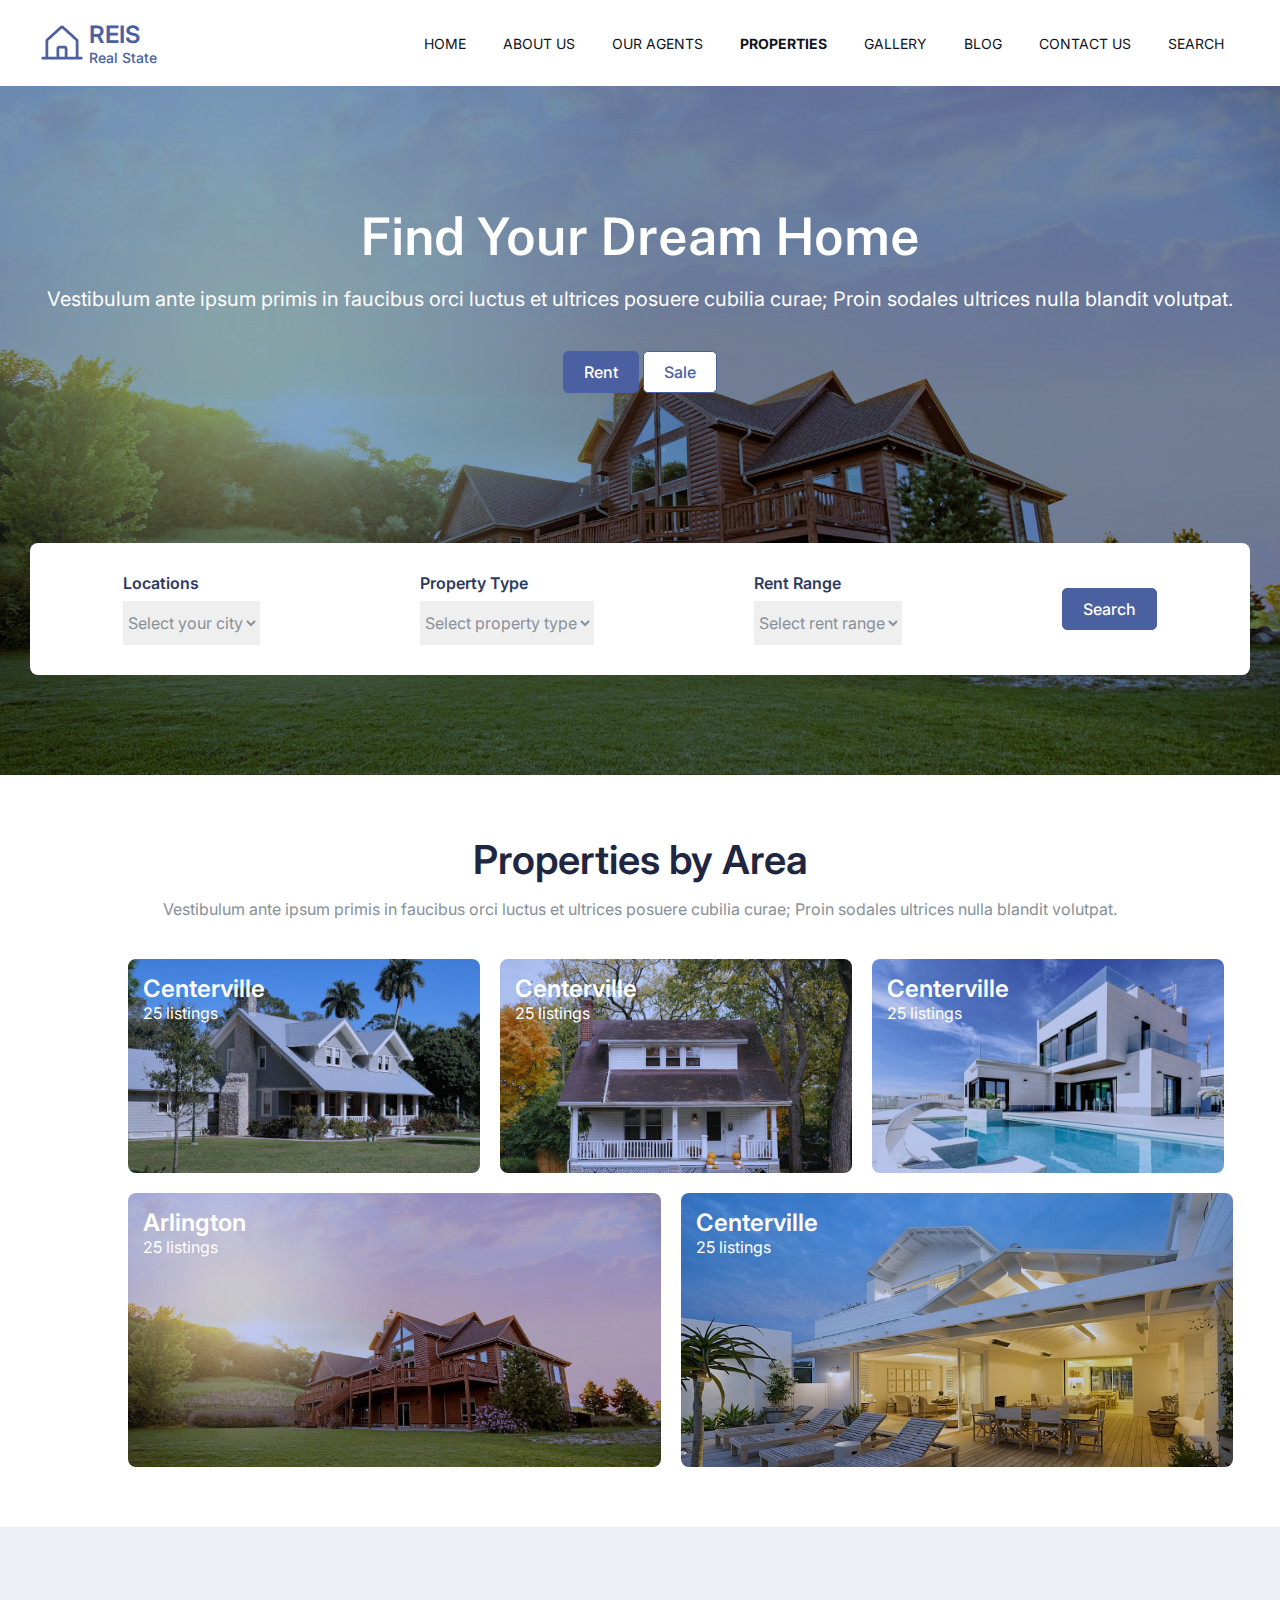
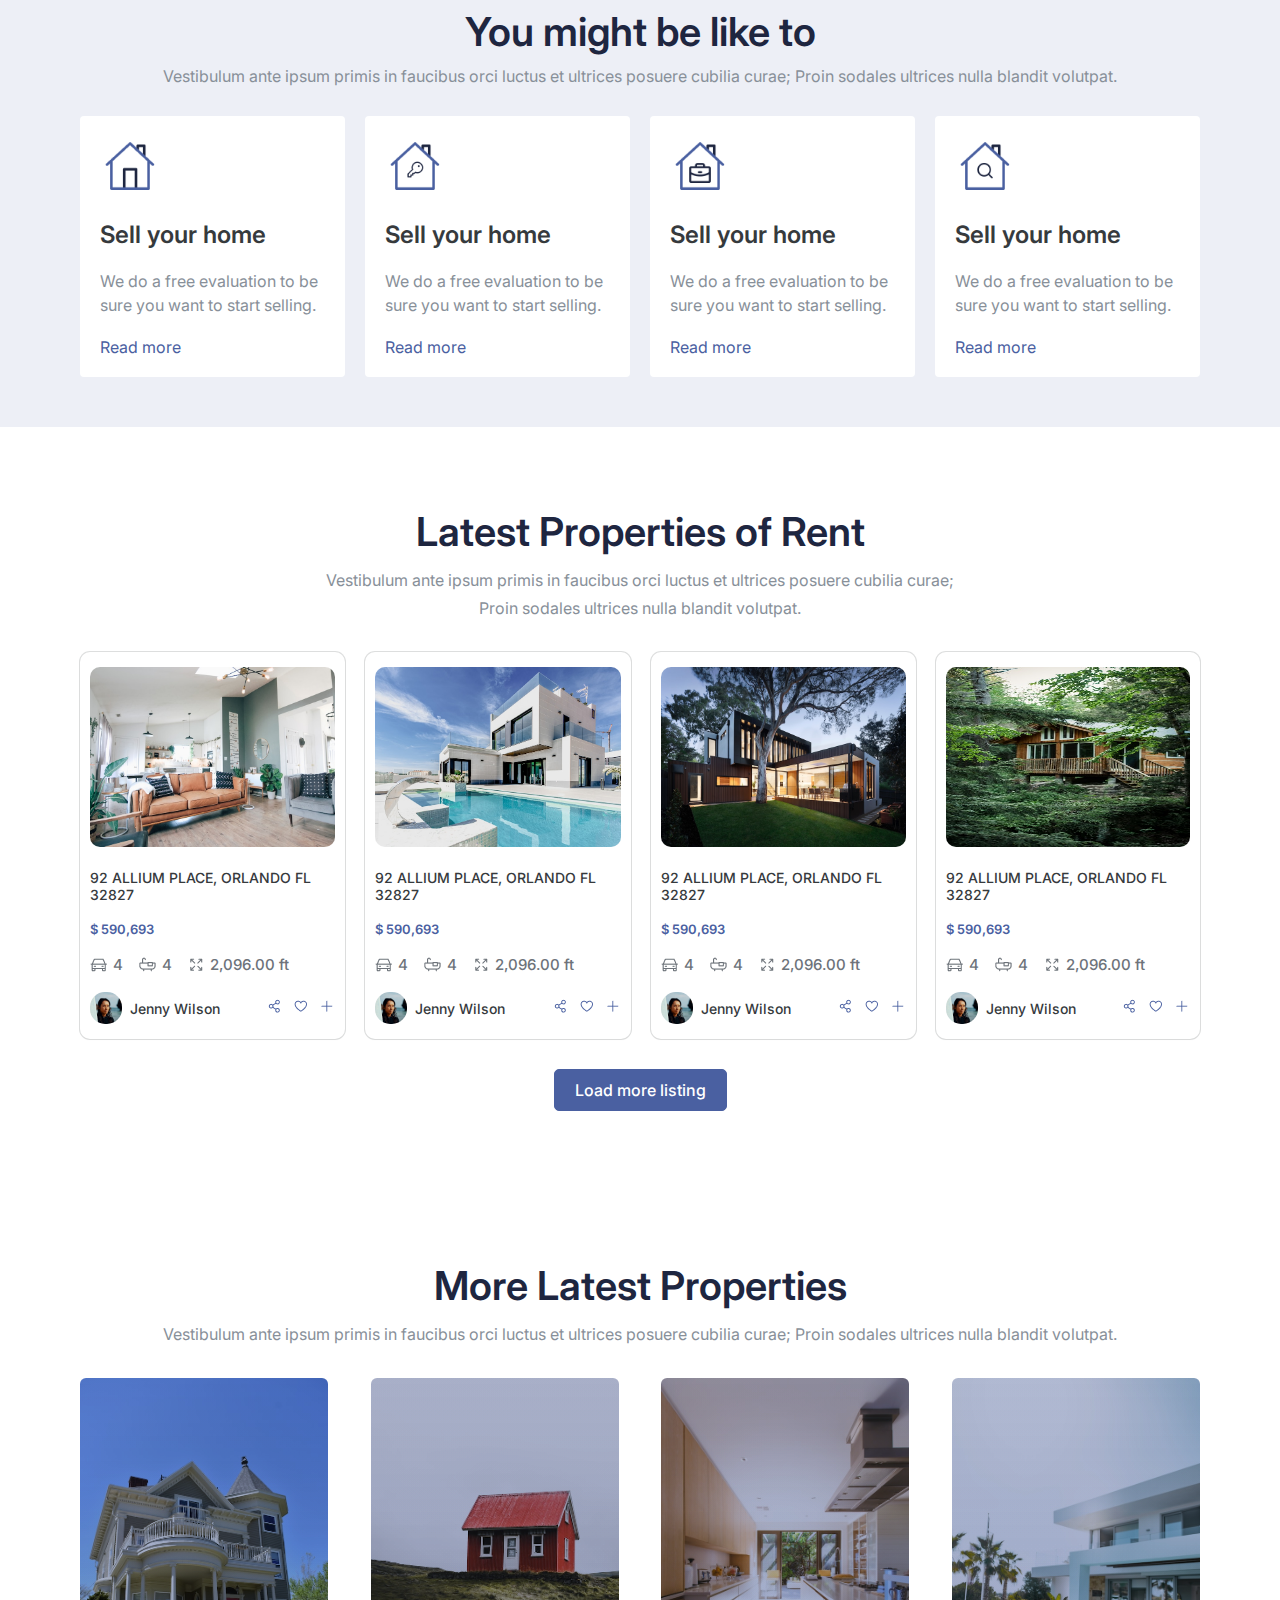
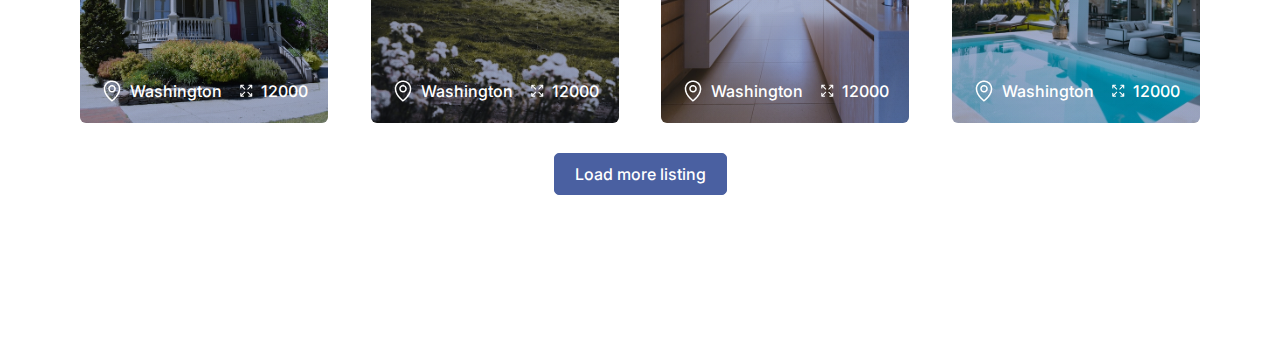
==== commit 9e5c42da: "Some css styles corrected." ====
--- a/index.html
+++ b/index.html
@@ -473,8 +473,11 @@
         </div>
       </section>
 
-
-
+      <!-- Contact Us part -->
+      <section class="contactUs">
+
+      </section>
+      
     </main>
 
     <!-- Footer section for contact form, social, terms and other stuffs. -->
--- a/styles/styles.css
+++ b/styles/styles.css
@@ -244,7 +244,7 @@
 }
 
 #main .youMightLike .youMightLikeText {
-  padding-top: 50px;
+  padding-top: 80px;
   text-align: center;
 }
 #main .youMightLike .youMightLike-textTittle {
@@ -253,7 +253,7 @@
   color: #1e2640;
 }
 #main .youMightLike .youMightLike-textdisc {
-  margin: 10px 0 40px 0;
+  margin: 10px 0 30px 0;
   font-size: 16px;
   font-weight: 400;
   color: #889099;
@@ -308,7 +308,7 @@
 }
 #main .latestProperties .latestProperties-desc {
   width: 50%;
-  margin: 10px auto 40px auto;
+  margin: 10px auto 30px auto;
 
   font-size: 16px;
   font-weight: 400;
@@ -347,7 +347,7 @@
   color: #4A60A1;
 }
 
-#main .latestProperties > img, .latestProperties > p, .latestProperties-moreDetails{
+#main .latestProperties-content > img, .latestProperties-content > p, .latestProperties-moreDetails{
   margin-bottom: 18px;
 }
 #main .latestProperties .latestProperties-moreDetails{
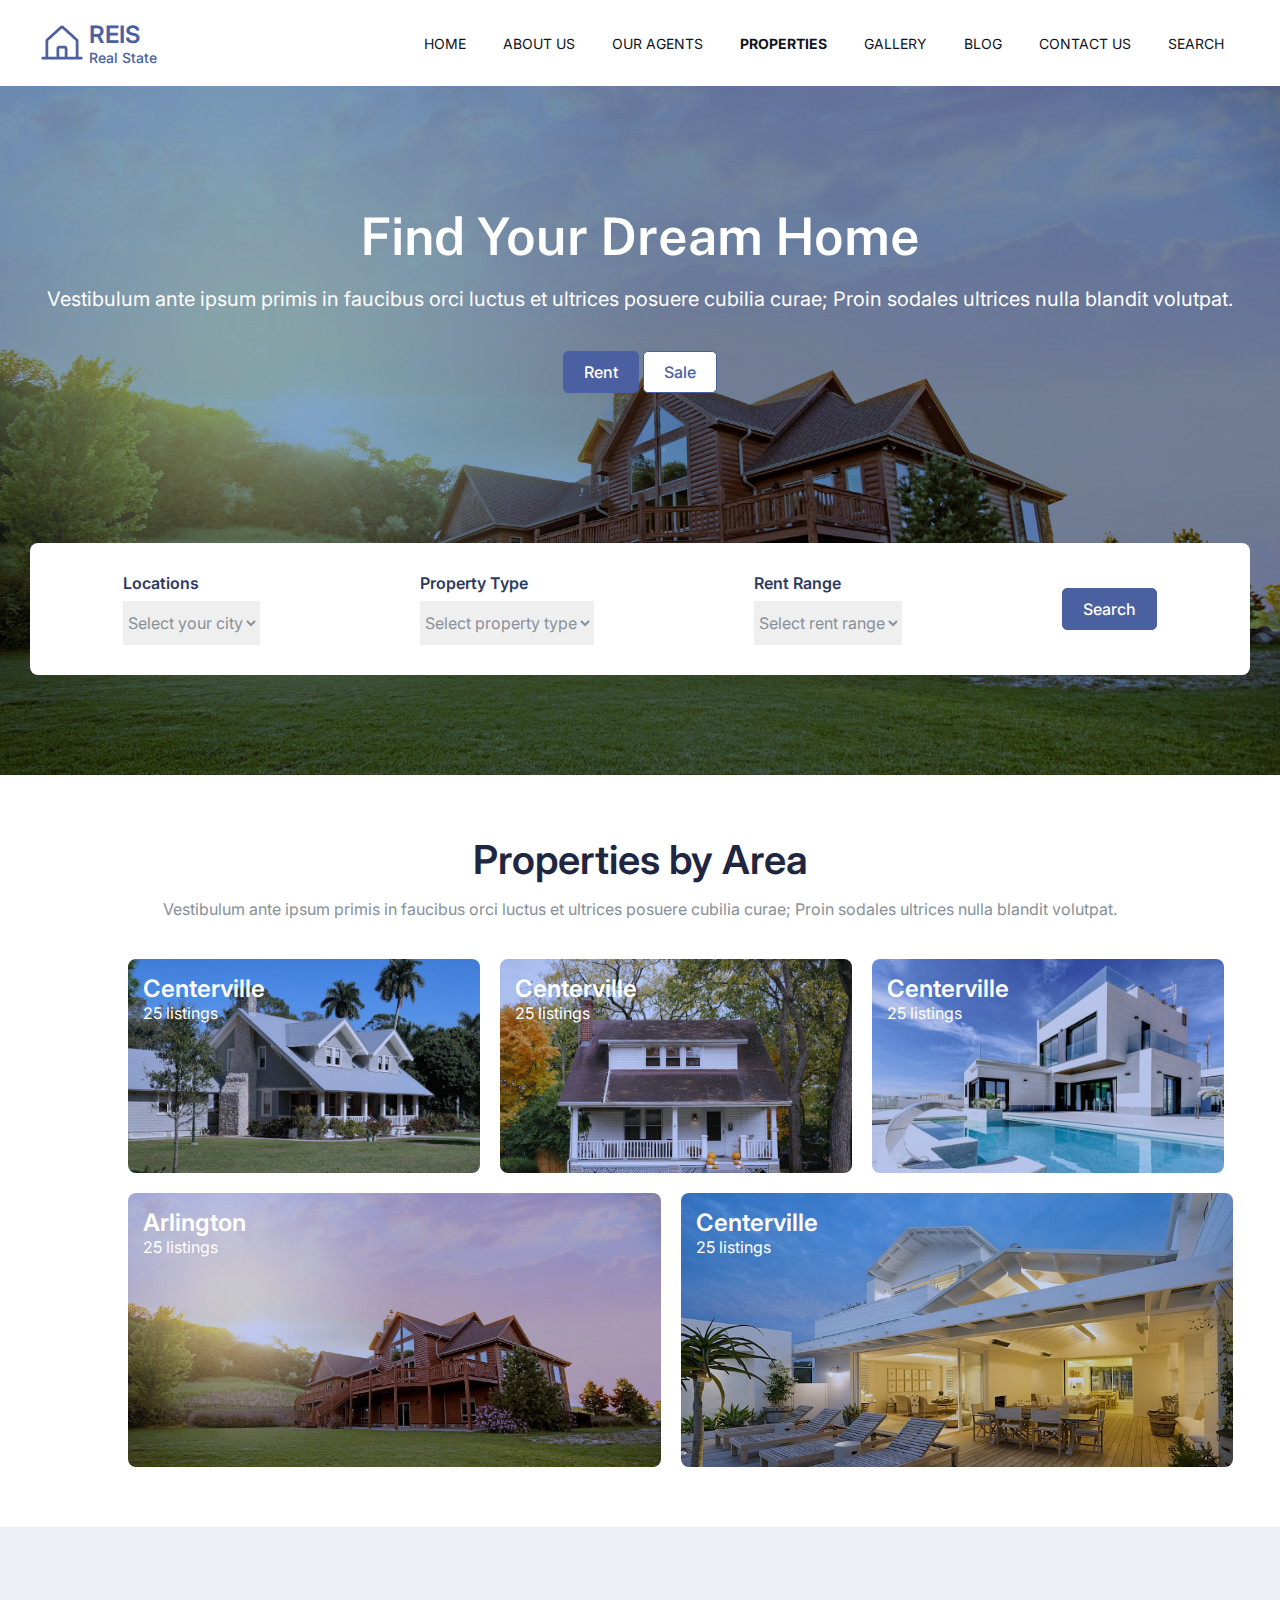
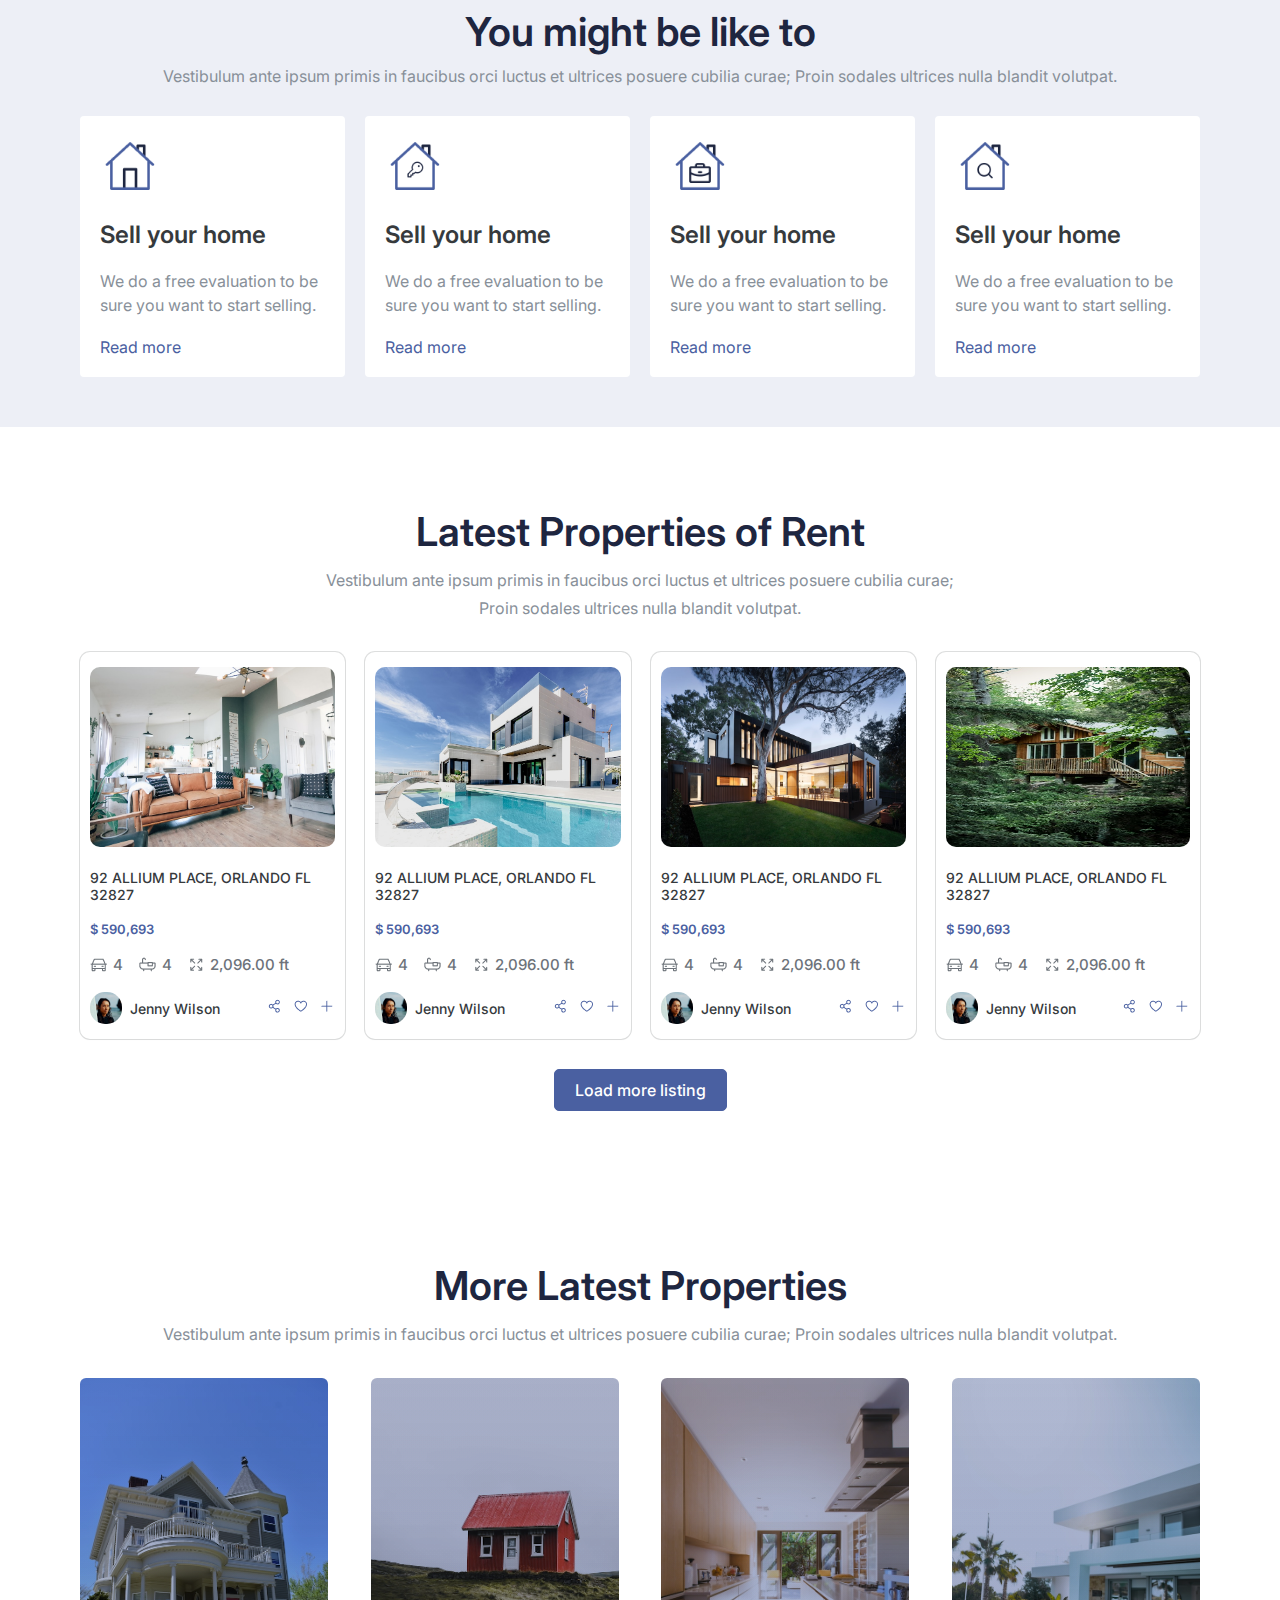
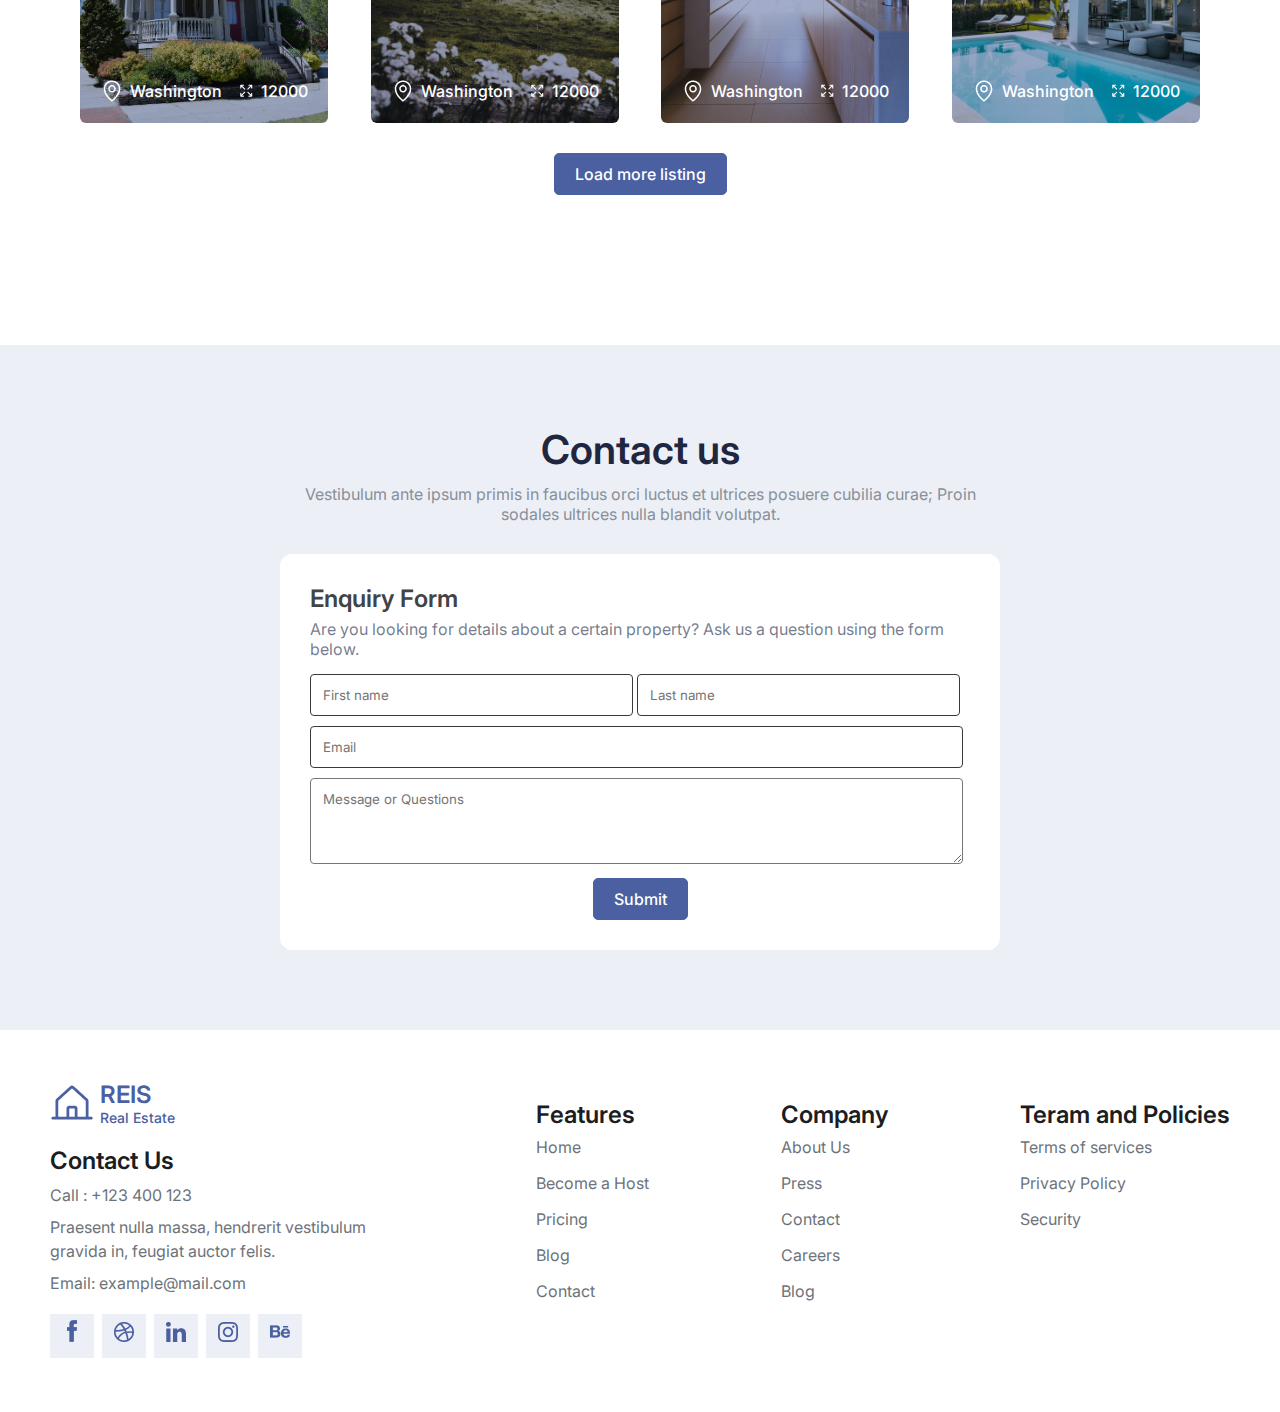
==== commit 2f92bf32: "Social and policy links are added in the footer." ====
--- a/index.html
+++ b/index.html
@@ -426,7 +426,11 @@
                 <p class="content-text">Washington</p>
               </div>
               <div class="content-propertySize">
-                <img style="filter: brightness(0) invert(1)" src="images/icons/arrowsOut.png" alt="" />
+                <img
+                  style="filter: brightness(0) invert(1)"
+                  src="images/icons/arrowsOut.png"
+                  alt=""
+                />
                 <p class="content-text">12000</p>
               </div>
             </div>
@@ -438,7 +442,11 @@
                 <p class="content-text">Washington</p>
               </div>
               <div class="content-propertySize">
-                <img style="filter: brightness(0) invert(1)" src="images/icons/arrowsOut.png" alt="" />
+                <img
+                  style="filter: brightness(0) invert(1)"
+                  src="images/icons/arrowsOut.png"
+                  alt=""
+                />
                 <p class="content-text">12000</p>
               </div>
             </div>
@@ -450,7 +458,11 @@
                 <p class="content-text">Washington</p>
               </div>
               <div class="content-propertySize">
-                <img style="filter: brightness(0) invert(1)" src="images/icons/arrowsOut.png" alt="" />
+                <img
+                  style="filter: brightness(0) invert(1)"
+                  src="images/icons/arrowsOut.png"
+                  alt=""
+                />
                 <p class="content-text">12000</p>
               </div>
             </div>
@@ -462,7 +474,11 @@
                 <p class="content-text">Washington</p>
               </div>
               <div class="content-propertySize">
-                <img style="filter: brightness(0) invert(1)" src="images/icons/arrowsOut.png" alt="" />
+                <img
+                  style="filter: brightness(0) invert(1)"
+                  src="images/icons/arrowsOut.png"
+                  alt=""
+                />
                 <p class="content-text">12000</p>
               </div>
             </div>
@@ -472,15 +488,116 @@
           <button class="primary-btn">Load more listing</button>
         </div>
       </section>
-
+    </main>
+
+    <!-- Footer section for contact form, social, terms and other stuffs. -->
+    <footer id="footer">
       <!-- Contact Us part -->
       <section class="contactUs">
+        <div class="contactUs-container">
+          <!-- Text part -->
+          <div class="contactUs-text">
+            <h3 class="contactUs-tittle">Contact us</h3>
+            <p class="contactUs-desc">
+              Vestibulum ante ipsum primis in faucibus orci luctus et ultrices
+              posuere cubilia curae; Proin sodales ultrices nulla blandit
+              volutpat.
+            </p>
+          </div>
+
+          <!-- Form part -->
+          <form action="" class="contactUs-form">
+            <h3 class="form-tittle">Enquiry Form</h3>
+            <p class="form-desc">
+              Are you looking for details about a certain property? Ask us a
+              question using the form below.
+            </p>
+            <input style="width: 45%" type="text" placeholder="First name" />
+            <input style="width: 45%" type="text" placeholder="Last name" />
+            <input
+              style="width: 95%"
+              type="email"
+              name=""
+              id=""
+              placeholder="Email"
+            />
+            <textarea
+              placeholder="Message or Questions"
+              name=""
+              id=""
+            ></textarea>
+
+            <div class="formSubmitBtn">
+              <button class="primary-btn">Submit</button>
+            </div>
+          </form>
+        </div>
+      </section>
+
+      <!-- Footer policy and other links -->
+      <section class="footerElem">
+
+        <div class="footerContactLinks">
+          
+          <!-- footer logo -->
+          <div class="footerLogo">
+            <img src="images/icons/HouseLine.png" alt="" />
+            <div>
+              <p class="footerTextLogo">REIS</p>
+              <p class="footerTextSubLogo">Real Estate</p>
+            </div>
+          </div>
+          
+          <!-- footer texts -->
+          <p class="footerElem-tittle">Contact Us</p>
+          <p class="footerElem-desc">Call : +123 400 123</p>
+          <p class="footerElem-desc">
+            Praesent nulla massa, hendrerit vestibulum gravida in, feugiat
+            auctor felis.
+          </p>
+          <p class="footerElem-desc">Email: example@mail.com</p>
+         
+          <!-- footer social icons -->
+          <ul class="footerSocials">
+            <li><a href="#"><img src="images/social/fb.png" alt=""></a></li>
+            <li><a href="#"><img src="images/social/dribble.png" alt=""></a></li>
+            <li><a href="#"><img src="images/social/linkedIn.png" alt=""></a></li>
+            <li><a href="#"><img src="images/social/instagram.png" alt=""></a></li>
+            <li><a href="#"><img src="images/social/be.png" alt=""></a></li>
+          </ul>
+
+        </div>
+        <div class="footerFeatures">
+          <p class="footerElem-tittle">Features</p>
+          <ul class="featureLinks">
+            <li><a href="#">Home</a></li>
+            <li><a href="#">Become a Host</a></li>
+            <li><a href="#">Pricing</a></li>
+            <li><a href="#">Blog</a></li>
+            <li><a href="#">Contact</a></li>
+          </ul>
+        </div>
+        <div class="footerCompany">
+          <p class="footerElem-tittle">Company</p>
+          <ul class="companyLinks">
+            <li><a href="#">About Us</a></li>
+            <li><a href="#">Press</a></li>
+            <li><a href="#">Contact</a></li>
+            <li><a href="#">Careers</a></li>
+            <li><a href="#">Blog</a></li>
+          </ul>
+        </div>
+        <div class="footerTerms">
+          <p class="footerElem-tittle">Teram and Policies</p>
+          <ul class="termLinks">
+            <li><a href="#">Terms of services</a></li>
+            <li><a href="#">Privacy Policy</a></li>
+            <li><a href="#">Security</a></li>
+          </ul>
+        </div>
 
       </section>
       
-    </main>
-
-    <!-- Footer section for contact form, social, terms and other stuffs. -->
-    <footer id="footer"></footer>
+    </footer>
   </body>
 </html>
--- a/styles/styles.css
+++ b/styles/styles.css
@@ -478,4 +478,135 @@
 }
 #main .moreLatest .alignContents > img{
   width: 24px;
-}+}
+
+
+/* Footer styles */
+/* Contact us form part style */
+#footer .contactUs{
+  background-color: #EDEFF6;
+}
+#footer .contactUs .contactUs-container{
+  padding: 80px 280px;
+}
+#footer .contactUs .contactUs-text{
+  text-align: center;
+}
+#footer .contactUs-text .contactUs-tittle{
+  font-size: 40px;
+  font-weight: 600;
+  color: #1E2640;
+}
+#footer .contactUs-text .contactUs-desc{
+  font-size: 16px;
+  font-weight: 400;
+  color: #889099;
+  margin: 10px 0 30px 0;
+}
+
+/* Form styles */
+#footer .contactUs .contactUs-form{
+  padding: 30px;
+  background-color: #ffffff;
+  border-radius: 12px;
+}
+#footer .contactUs-form .form-tittle{
+  font-size: 24px;
+  font-weight: 600;
+  color: #434343;
+}
+#footer .contactUs-form .form-desc{
+  font-size: 16px;
+  font-weight: 400;
+  color: #576074d0;
+  margin: 6px 0 15px 0;
+}
+#footer .contactUs-form > input{
+  margin-bottom: 10px;
+
+  padding: 12px;
+  border-radius: 4px;
+  border: 1px solid #363A3D;
+}
+#footer .contactUs-form input:focus{
+  outline: 2px solid #6bb6f0;
+  border: none;
+}
+#footer .contactUs-form > textarea{
+  width: 95%;
+  height: 60px;
+  padding: 12px;
+  border-radius: 4px;
+}
+#footer .contactUs-form > textarea:focus{
+  outline: 2px solid #6bb6f0;
+  border: none;
+}
+#footer .contactUs-form .formSubmitBtn{
+  text-align: center;
+  margin-top: 10px;
+}
+
+/* Footer links */
+#footer .footerElem{
+  padding: 50px;
+  display: flex;
+  justify-content: space-between;
+}
+#footer .footerElem .footerLogo{
+  display: flex;
+  align-items: center;
+  gap: 6px;
+}
+#footer .footerLogo .footerTextLogo{
+  font-size: 24px;
+  font-weight: 600;
+  color: #4A60A1;
+}
+#footer .footerLogo .footerTextSubLogo{
+  font-size: 14px;
+  font-weight: 500;
+  color: #4A60A1;
+}
+
+#footer .footerContactLinks{
+  width: 30%;
+}
+#footer .footerElem-tittle{
+  font-size: 24px;
+  font-weight: 600;
+  color: #1B1D1F;
+  margin: 20px 0 8px 0;
+}
+#footer .footerElem-desc{
+  font-size: 16px;
+  font-weight: 400;
+  line-height: 24px;
+  color: #6D737A;
+  margin-bottom: 8px;
+}
+#footer .footerContactLinks .footerSocials{
+  display: flex;
+  align-items: center;
+  gap: 8px;
+  margin-top: 25px;
+}
+#footer .footerContactLinks .footerSocials li{
+  list-style-type: none;
+}
+#footer .footerContactLinks .footerSocials li > a{
+  padding: 12px;
+  background-color: #EDEFF6;
+}
+
+#footer .footerElem li{
+  list-style-type: none;
+  margin-bottom: 16px;
+}
+
+#footer .featureLinks a, .companyLinks a, .termLinks a{
+  text-decoration: none;
+  font-size: 16px;
+  font-weight: 400;
+  color: #6D737A;
+}
